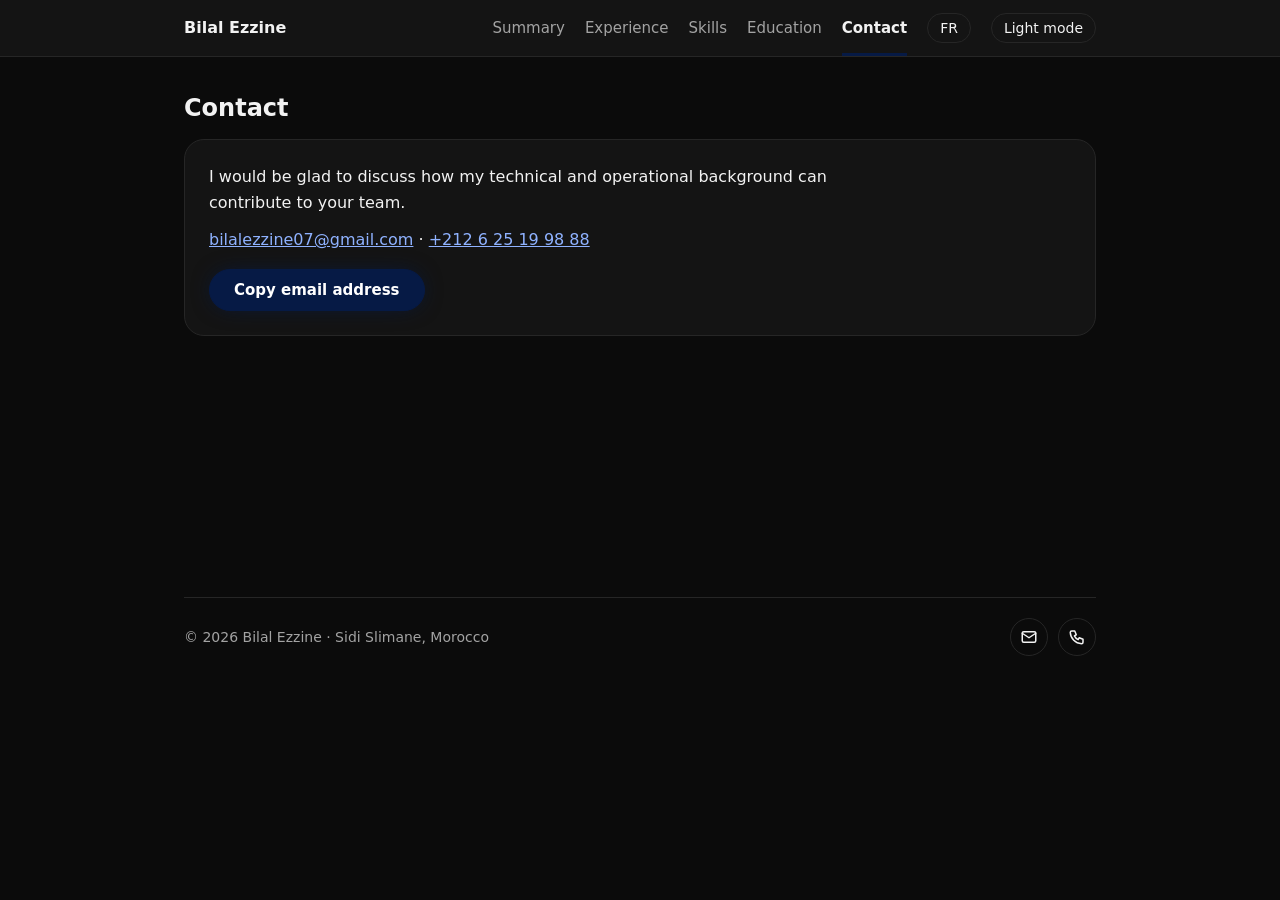
==== contact.html @ f0fdd1bc "Add files via upload" ====
<!DOCTYPE html>
<html lang="en">
<head>
<meta charset="utf-8">
<meta name="viewport" content="width=device-width, initial-scale=1, viewport-fit=cover">
<title>Contact | Bilal Ezzine – Software Development Technician</title>
<meta name="description" content="Software development technician (2025) with industrial logistics experience at Kromberg & Schubert.">
<script>try{var t=localStorage.getItem("theme");if(t)document.documentElement.setAttribute("data-theme",t)}catch(e){}</script>
<link rel="stylesheet" href="style.css">
<link rel="stylesheet" href="cursor.css">
<link rel="icon" type="image/svg+xml" href="icon.svg">

</head>
<body>
<nav class="nav" aria-label="Main">
<div class="wrap">
<strong>Bilal Ezzine</strong>
<a class="l" href="index.html">Summary</a><a class="l" href="experience.html">Experience</a><a class="l" href="skills.html">Skills</a><a class="l" href="education.html">Education</a><a class="l on" href="contact.html" aria-current="page">Contact</a>
<button class="ib" id="lang" type="button" aria-label="Switch language">FR</button>
<button class="ib" id="theme" type="button" aria-label="Switch between light and dark theme">Theme</button>
</div>
</nav>

<div class="wrap">
<main>
<section id="contact" class="rv cur">
<div class="sh"><h2>Contact</h2></div>
<div class="card"><p>I would be glad to discuss how my technical and operational background can contribute to your team.</p>
<p><a href="mailto:bilalezzine07@gmail.com">bilalezzine07@gmail.com</a> · <a href="tel:+212625199888">+212 6 25 19 98 88</a></p>
<p style="margin-top:16px"><button class="btn" id="copy" type="button">Copy email address</button> <span id="msg" role="status" style="margin-left:10px;color:var(--muted)"></span></p></div>
</section>
</main>
<footer><span>© 2026 Bilal Ezzine · Sidi Slimane, Morocco</span><span class="soc"><a href="mailto:bilalezzine07@gmail.com" aria-label="Email"><svg viewBox="0 0 24 24" width="18" height="18" fill="none" stroke="currentColor" stroke-width="2" stroke-linecap="round" stroke-linejoin="round" aria-hidden="true"><rect x="3" y="5" width="18" height="14" rx="2"/><path d="m3 7 9 6 9-6"/></svg></a><a href="tel:+212625199888" aria-label="Phone"><svg viewBox="0 0 24 24" width="18" height="18" fill="none" stroke="currentColor" stroke-width="2" stroke-linecap="round" stroke-linejoin="round" aria-hidden="true"><path d="M5 4h4l2 5-2.5 1.5a11 11 0 0 0 5 5L15 13l5 2v4a2 2 0 0 1-2 2A16 16 0 0 1 3 6a2 2 0 0 1 2-2z"/></svg></a></span></footer>
</div>

<script src="app.js"></script>
<script src="cursor.js"></script>
</body>
</html>
---- style.css ----
:root{--bg:#0b0b0b;--panel:#141414;--ink:#F2F2F2;--muted:#A3A3A3;--line:#262626;--accent:#061A45;--accent-ink:#8FB2FF;--accent-soft:#0A1C45;--on-accent:#FFFFFF;
--font:'Segoe UI','Segoe UI Variable',system-ui,-apple-system,'Helvetica Neue',Arial,sans-serif;
box-sizing:border-box;padding-top:env(safe-area-inset-top,0px);padding-bottom:env(safe-area-inset-bottom,0px);color-scheme:dark}
:root[data-theme="light"]{--bg:#F6F7FA;--panel:#FFFFFF;--ink:#111111;--muted:#555555;--line:#DDE1EA;--accent:#061A45;--accent-ink:#061A45;--accent-soft:#E4EAF6;--on-accent:#FFFFFF;color-scheme:light}
*,*::before,*::after{box-sizing:border-box}
html{scroll-padding-top:calc(env(safe-area-inset-top,0px) + 72px);scroll-behavior:smooth}
body{margin:0;background:var(--bg);color:var(--ink);font:400 16px/1.6 var(--font)}
body::before{content:"";position:fixed;inset:0 0 auto;height:env(safe-area-inset-top,0px);background:var(--panel);z-index:11}
a{color:var(--accent-ink)}
:focus-visible{outline:2px solid var(--accent-ink);outline-offset:3px}
.wrap{max-width:960px;margin:0 auto;padding:0 24px}
.nav{position:sticky;top:env(safe-area-inset-top,0px);z-index:10;background:var(--panel);border-bottom:1px solid var(--line)}
.nav .wrap{display:flex;align-items:center;gap:20px;height:56px}
.nav strong{font-weight:600;margin-right:auto;white-space:nowrap}
.nav a.l{color:var(--muted);text-decoration:none;font-size:15px;height:56px;display:flex;align-items:center;border-bottom:3px solid transparent;padding-top:3px}
.nav a.l:hover{color:var(--ink)}
.nav a.l.on{color:var(--ink);border-bottom-color:var(--accent);font-weight:600}
.ib{border:1px solid var(--line);background:transparent;color:var(--ink);border-radius:4px;padding:6px 12px;font:500 14px var(--font);cursor:pointer}
.ib:hover{border-color:var(--accent);color:var(--accent-ink)}
#bar{position:absolute;left:0;bottom:-1px;height:3px;width:0;background:var(--accent)}
header{background:var(--panel);border-bottom:1px solid var(--line)}
.head{padding:44px 0 28px;display:grid;grid-template-columns:1fr auto;gap:24px;align-items:end}
h1{font:600 clamp(34px,6vw,48px)/1.1 var(--font);margin:0 0 8px;letter-spacing:-.01em}
.title{font-size:20px;color:var(--muted);margin:0;min-height:1.6em}
.title span{display:inline-block;transition:opacity .35s,transform .35s}
.title span.out{opacity:0;transform:translateY(6px)}
.who{display:flex;align-items:center;gap:24px}.pic{width:128px;height:128px;border-radius:50%;object-fit:cover;border:3px solid var(--panel);box-shadow:0 0 0 2px var(--accent);flex:none}
.cta{display:flex;gap:10px;flex-wrap:wrap}
.btn{display:inline-block;padding:10px 20px;border-radius:4px;font:600 15px var(--font);text-decoration:none;border:1px solid var(--accent);background:var(--accent);color:var(--on-accent);cursor:pointer}
.btn.alt{background:transparent;color:var(--accent-ink)}
.btn:hover{filter:brightness(1.08)}
.facts{display:flex;flex-wrap:wrap;gap:8px 28px;padding:14px 0 18px;border-top:1px solid var(--line);font-size:15px;color:var(--muted)}
.facts a{color:var(--ink);text-decoration:none}
.facts a:hover{color:var(--accent-ink);text-decoration:underline}
main{padding:36px 0 56px}
section{margin-bottom:40px}
.sh{display:flex;justify-content:space-between;align-items:center;gap:12px;margin-bottom:16px;flex-wrap:wrap}
h2{font:600 24px/1.25 var(--font);margin:0}
.card{background:var(--panel);border:1px solid var(--line);border-radius:6px;padding:24px;transition:border-color .2s,box-shadow .2s}
.card:hover{border-color:var(--accent)}
.card p{margin:0 0 12px;max-width:64ch}
.card p:last-child{margin:0}
.intro{display:grid;grid-template-columns:1.4fr 1fr;gap:20px}
.key{background:var(--accent-soft);border-color:transparent}
.card h3,.key h3{font:600 16px/1.3 var(--font);margin:0 0 10px}
.key ul{margin:0;padding-left:18px}
.key li{margin-bottom:6px}
details.job{border-top:1px solid var(--line)}
details.job:first-of-type{border-top:0}
details.job summary{cursor:pointer;list-style:none;display:grid;grid-template-columns:170px 1fr 20px;gap:4px 24px;padding:14px 0;align-items:baseline}
details.job summary::-webkit-details-marker{display:none}
details.job summary::after{content:"+";color:var(--accent-ink);font-weight:600;font-size:20px;text-align:right;transition:transform .2s}
details.job[open] summary::after{content:"–"}
.job .d{color:var(--muted);font-size:14.5px}
.job h3{font:600 16.5px/1.3 var(--font);margin:0}
.job ul{margin:0 0 14px 194px;padding-left:18px;max-width:62ch}
.job li{margin-bottom:3px}
.co{display:flex;justify-content:space-between;gap:10px;flex-wrap:wrap;margin-bottom:6px}
.co b{font-size:18px;font-weight:600}
.co span{color:var(--muted)}
.tabs{display:flex;gap:8px;flex-wrap:wrap}
.tabs button{border:1px solid var(--line);background:transparent;color:var(--ink);border-radius:999px;padding:5px 15px;font:500 14px var(--font);cursor:pointer}
.tabs button[aria-pressed="true"]{background:var(--accent);border-color:var(--accent);color:var(--on-accent)}
.cols{display:grid;grid-template-columns:repeat(2,1fr);gap:16px}
.cols .card[hidden]{display:none}
.cols ul{list-style:none;margin:0;padding:0;display:flex;flex-wrap:wrap;gap:8px}
.cols li{border:1px solid var(--line);border-radius:4px;padding:3px 11px;font-size:14.5px;background:var(--bg)}
.edu{display:grid;gap:16px;grid-template-columns:repeat(3,1fr)}
.edu .y{color:var(--accent-ink);font-weight:600;font-size:14.5px;margin-bottom:4px}
.edu p{color:var(--muted);font-size:15px}
footer{border-top:1px solid var(--line);padding:20px 0 32px;color:var(--muted);font-size:14px}
.js .rv{opacity:0;transform:translateY(14px);transition:opacity .6s ease,transform .6s ease}
.js .rv.in{opacity:1;transform:none}
.g{color:var(--accent-ink)}
header{background:radial-gradient(60% 140% at 90% 0%,rgba(6,26,69,.6),transparent 60%),var(--panel)}
.card{border-radius:20px}.card:hover{box-shadow:0 0 0 1px var(--accent),0 0 28px -10px var(--accent)}
.btn,.ib{border-radius:999px}.btn{padding:11px 24px;box-shadow:0 0 22px -6px var(--accent)}
.cols li{border-radius:999px}.key{border:1px solid var(--accent)}
.head{padding:48px 0 40px;align-items:center}.who{gap:36px}
.pic{width:min(240px,34vw);height:auto;border-radius:28px;border:1px solid var(--line);box-shadow:0 0 40px -12px var(--accent)}
footer{display:flex;justify-content:space-between;align-items:center;gap:12px;flex-wrap:wrap}
.soc{display:flex;gap:10px}.soc a{width:38px;height:38px;border:1px solid var(--line);border-radius:50%;display:grid;place-items:center;color:var(--ink)}.soc a:hover{border-color:var(--accent);color:var(--accent-ink)}
@media print{:root:root:root{--bg:#fff;--panel:#fff;--ink:#111;--muted:#444;--line:#ccc;--accent:#061A45;--accent-ink:#061A45;--accent-soft:#f2f2f2;--on-accent:#fff}header{background:#fff}.card:hover,.btn,.pic{box-shadow:none}.soc{display:none}}
section{display:none;margin-bottom:0}section.cur{display:block;animation:pg .35s ease}.printall{display:none}@keyframes pg{from{opacity:0;transform:translateY(10px)}}
main{min-height:60vh}
@media (prefers-reduced-motion:reduce){section.cur{animation:none}}
@media print{section{display:block!important;margin-bottom:28px}.printall{display:block}}
.pic.ava{width:140px;height:140px;border-radius:50%;object-fit:cover;border:3px solid var(--panel);box-shadow:0 0 0 2px var(--accent)}
.show{margin-top:20px;border:2px solid var(--accent);border-radius:36px;background:var(--panel);padding:32px 16px;display:flex;justify-content:center;box-shadow:0 0 40px -14px var(--accent)}
.frame{position:relative;width:min(380px,100%)}.frame img{display:block;width:100%;height:auto;border-radius:24px}
.chip{position:absolute;padding:6px 14px;border-radius:999px;background:var(--panel);border:1px solid var(--accent);color:var(--accent-ink);font:600 13px var(--font);animation:fl 4s ease-in-out infinite}
.c1{top:10%;left:2%}.c2{top:46%;right:2%;animation-delay:-1.3s}.c3{bottom:12%;left:2%;animation-delay:-2.6s}
@keyframes fl{50%{transform:translateY(-8px)}}
@media (prefers-reduced-motion:reduce){.chip{animation:none}}
@media print{.chip{display:none}.show{box-shadow:none}}
@media (max-width:760px){.who{flex-direction:column;align-items:flex-start;gap:16px}.nav .wrap{gap:14px;overflow-x:auto}.nav strong{display:none}.nav a.l{font-size:14px;white-space:nowrap}.head,.intro,.cols,.edu{grid-template-columns:1fr}.head{align-items:start}details.job summary{grid-template-columns:1fr 20px}.job .d{grid-column:1}.job ul{margin-left:0}}
@media (prefers-reduced-motion:reduce){html{scroll-behavior:auto}.js .rv{opacity:1;transform:none;transition:none}.title span{transition:none}}
@media print{body{background:#fff}.nav,.cta,.tabs,#expand,#copy,#msg{display:none}.card{break-inside:avoid}.js .rv{opacity:1;transform:none}}
@media (max-width:760px){.pic{width:170px}.head{padding:32px 0}}
@media (max-width:760px){.pic.ava{width:120px;height:120px}.show{border-radius:28px;padding:20px 12px}}

.nav a.l{flex:none}

/* ===== Dev & Design icon : CSS ===== */
.dd{--size:240px;--cyan:94,196,226;appearance:none;background:none;border:0;padding:0;margin:0;cursor:pointer;position:relative;display:block;width:var(--size);height:var(--size);-webkit-tap-highlight-color:transparent;border-radius:50%}
.dd:focus-visible{outline:2px solid rgba(150,225,245,.95);outline-offset:12px}
.dd__float{position:absolute;inset:0;animation:dd-float 6s ease-in-out infinite}
.dd__halo{position:absolute;inset:-28%;border-radius:50%;pointer-events:none;background:radial-gradient(circle,rgba(var(--cyan),.5) 0%,rgba(var(--cyan),.2) 38%,rgba(var(--cyan),0) 68%);animation:dd-breathe 5s ease-in-out infinite}
.dd__halo.dd__halo--hi{background:radial-gradient(circle,rgba(175,238,252,.6) 0%,rgba(var(--cyan),.3) 36%,rgba(var(--cyan),0) 66%);opacity:0;animation:none;transition:opacity .5s ease}
.dd:hover .dd__halo--hi,.dd:focus-visible .dd__halo--hi{opacity:1}
.dd__body{position:absolute;inset:0;transition:transform .6s cubic-bezier(.2,.8,.2,1),filter .6s ease;filter:drop-shadow(0 0 7px rgba(var(--cyan),.5))}
.dd:hover .dd__body,.dd:focus-visible .dd__body{transform:scale(1.07);filter:drop-shadow(0 0 13px rgba(var(--cyan),.78)) brightness(1.06)}
.dd:active .dd__body{transform:scale(1.02);transition-duration:.15s}
.dd__svg{display:block;width:100%;height:100%;overflow:visible}
.dd__pulse{position:absolute;inset:-4%;border-radius:50%;pointer-events:none;opacity:0;background:radial-gradient(circle,rgba(var(--cyan),0) 58%,rgba(var(--cyan),.5) 70%,rgba(var(--cyan),0) 76%)}
.dd:hover .dd__pulse{animation:dd-pulse 1.2s ease-out 1}
.dd__ripple{position:absolute;inset:2%;border-radius:50%;pointer-events:none;opacity:0;border:2px solid rgba(155,228,246,.9);box-shadow:0 0 18px 2px rgba(var(--cyan),.55),inset 0 0 14px rgba(var(--cyan),.35);animation:dd-ripple 1s cubic-bezier(.16,.7,.3,1) forwards}
.dd__ripple--b{border-width:1px;animation-delay:.14s}
.dd__br--l{animation:dd-brl 4.8s ease-in-out infinite}
.dd__br--r{animation:dd-brr 4.8s ease-in-out infinite}
.dd__nib{transform-box:fill-box;transform-origin:50% 50%;animation:dd-nib 6.5s ease-in-out infinite}
.dd__hole{animation:dd-hole 3.2s ease-in-out infinite}
.dd__shine{animation:dd-shine 8s ease-in-out infinite}
@keyframes dd-float{0%,100%{transform:translateY(0)}50%{transform:translateY(-7px)}}
@keyframes dd-breathe{0%,100%{opacity:.55;transform:scale(.94)}50%{opacity:1;transform:scale(1.06)}}
@keyframes dd-pulse{0%{opacity:.85;transform:scale(.88)}100%{opacity:0;transform:scale(1.35)}}
@keyframes dd-ripple{0%{opacity:.9;transform:scale(.9)}100%{opacity:0;transform:scale(1.7)}}
@keyframes dd-brl{0%,100%{transform:translateX(0)}50%{transform:translateX(-2.5px)}}
@keyframes dd-brr{0%,100%{transform:translateX(0)}50%{transform:translateX(2.5px)}}
@keyframes dd-nib{0%,100%{transform:rotate(-2.5deg) translateY(0)}50%{transform:rotate(2.5deg) translateY(-1.5px)}}
@keyframes dd-hole{0%,100%{opacity:.7}50%{opacity:1}}
@keyframes dd-shine{0%,58%{transform:translateX(0);opacity:0}62%{opacity:1}90%{opacity:1}100%{transform:translateX(340px);opacity:0}}
@media (prefers-reduced-motion:reduce){
.dd__float,.dd__halo,.dd__br,.dd__nib,.dd__hole,.dd__shine,.dd__pulse{animation:none!important}
.dd__halo{opacity:.85}.dd__shine{opacity:0}.dd__ripple{display:none}
.dd__body{transition:filter .3s ease}
.dd:hover .dd__body,.dd:focus-visible .dd__body,.dd:active .dd__body{transform:none}
}
/* ===== /Dev & Design icon : CSS ===== */
.cta{flex-direction:column;align-items:center;gap:34px}
.cta .dd{--size:150px;margin-top:6px}
@media (max-width:760px){.cta{align-items:flex-start;gap:30px;padding-left:10px}.cta .dd{--size:128px}}
@media print{.dd{display:none}}
---- cursor.css ----
/* ===== Custom cursor : Development & Design ===== */
@property --gs{syntax:'<number>';inherits:true;initial-value:1}
.ddc{--ddc-cyan:94,196,226;--ddc-navy:6,26,69;position:fixed;left:0;top:0;width:0;height:0;z-index:2147483647;pointer-events:none;opacity:0;transition:opacity .25s ease}
.ddc.on{opacity:1}
/* when the browser supports it the cursor lives in the top layer, above dialogs, modals and popovers */
.ddc[popover]{position:fixed;inset:auto;left:0;top:0;width:0;height:0;max-width:none;max-height:none;margin:0;padding:0;border:0;background:none;color:inherit;overflow:visible}
.ddc,.ddc *{pointer-events:none!important}
/* native cursor: hidden on every element, every pseudo-element, in every state.
   Vendor-specific pseudo-elements live in their own rules so an unknown one cannot invalidate the others. */
html.ddc-on,html.ddc-on *,html.ddc-on *::before,html.ddc-on *::after,html.ddc-on *::marker{cursor:none!important}
html.ddc-on *::-webkit-details-marker{cursor:none!important}
html.ddc-on *::file-selector-button{cursor:none!important}
html.ddc-on *::backdrop{cursor:none!important}
/* same rule in a cascade layer: layered !important beats any unlayered !important (e.g. .btn:hover{cursor:pointer!important}) */
@layer ddc-cursor{html.ddc-on,html.ddc-on *,html.ddc-on *::before,html.ddc-on *::after,html.ddc-on *::marker{cursor:none!important}}
html.ddc-on img{-webkit-user-drag:none;user-drag:none}

.ddc__trail{position:fixed;left:0;top:0;width:100vw;height:100vh}
.ddc__ring,.ddc__dot,.ddc__pulses{position:fixed;left:0;top:0;width:0;height:0}
.ddc__ring,.ddc__dot{will-change:transform}

/* ring */
.ddc__shape{--s:1;--r:0deg;--p:1;--gs:1;position:absolute;left:-17px;top:-17px;width:34px;height:34px;box-sizing:border-box;border-radius:50%;
border:1.5px solid rgba(var(--ddc-cyan),.85);
background:radial-gradient(circle,rgba(var(--ddc-navy),.15) 0%,rgba(var(--ddc-navy),.55) 100%);
transform:rotate(var(--r)) scale(calc(var(--s) * var(--p)));
transition:transform .38s cubic-bezier(.2,.8,.2,1),border-radius .38s ease,border-color .3s ease,background .35s ease,--gs .4s ease;
animation:ddc-breathe 4.2s ease-in-out infinite}
.ddc__shape::before{content:"";position:absolute;inset:-6px;border-radius:50%;border:1px solid transparent;border-top-color:rgba(var(--ddc-cyan),.75);border-bottom-color:rgba(var(--ddc-cyan),.75);animation:ddc-spin 9s linear infinite;transition:opacity .3s ease}
@keyframes ddc-breathe{
0%,100%{box-shadow:0 0 calc(10px * var(--gs)) rgba(var(--ddc-cyan),calc(.22 * var(--gs))),inset 0 0 calc(6px * var(--gs)) rgba(var(--ddc-cyan),calc(.14 * var(--gs)))}
50%{box-shadow:0 0 calc(20px * var(--gs)) rgba(var(--ddc-cyan),calc(.42 * var(--gs))),inset 0 0 calc(10px * var(--gs)) rgba(var(--ddc-cyan),calc(.26 * var(--gs)))}}
@keyframes ddc-spin{to{transform:rotate(360deg)}}

/* precise dot */
.ddc__dot i{position:absolute;left:-4px;top:-4px;width:8px;height:8px;box-sizing:border-box;border-radius:50%;background:#A9ECF9;border:1.5px solid #061A45;box-shadow:0 0 8px 1px rgba(var(--ddc-cyan),.85);transition:transform .3s cubic-bezier(.2,.8,.2,1)}

/* labels */
.ddc__label{position:absolute;left:0;top:0;width:0;height:0}
.ddc__label span{position:absolute;left:0;top:0;display:block;transform:translate(-50%,-50%) scale(.7);opacity:0;color:#fff;font:600 12px/1 system-ui,-apple-system,"Segoe UI",Roboto,sans-serif;letter-spacing:.06em;white-space:nowrap;transition:opacity .25s ease,transform .35s cubic-bezier(.2,.8,.2,1)}
.ddc__a svg{display:block;color:#A9ECF9}

/* states */
.ddc[data-cur="btn"] .ddc__shape{--s:1.6;--gs:1.7;border-color:rgba(170,236,250,.95);background:radial-gradient(circle,rgba(var(--ddc-cyan),.22) 0%,rgba(var(--ddc-navy),.45) 100%)}
.ddc[data-cur="btn"] .ddc__dot i{transform:scale(.7)}
.ddc[data-cur="link"] .ddc__shape{--s:1.25;--r:45deg;--gs:1.4;border-radius:10px;border-color:rgba(170,236,250,.95)}
.ddc[data-cur="link"] .ddc__shape::before,.ddc[data-cur="view"] .ddc__shape::before{opacity:0}
.ddc[data-cur="link"] .ddc__dot i,.ddc[data-cur="view"] .ddc__dot i{transform:scale(0)}
.ddc[data-cur="link"] .ddc__a{opacity:1;transform:translate(-50%,-50%) scale(1)}
.ddc[data-cur="view"] .ddc__shape{--s:2.3;--gs:1.8;border-color:rgba(170,236,250,.9);background:radial-gradient(circle at 35% 30%,rgba(var(--ddc-cyan),.9) 0%,rgba(var(--ddc-navy),.96) 100%)}
.ddc[data-cur="view"] .ddc__v{opacity:1;transform:translate(-50%,-50%) scale(1)}
.ddc[data-down] .ddc__shape{--p:.84}

/* click pulse */
.ddc__pulse{position:fixed;width:0;height:0}
.ddc__pulse::before{content:"";position:absolute;left:-30px;top:-30px;width:60px;height:60px;box-sizing:border-box;border-radius:50%;border:1.5px solid rgba(170,236,250,.95);background:radial-gradient(circle,rgba(var(--ddc-cyan),.35) 0%,rgba(var(--ddc-cyan),0) 70%);box-shadow:0 0 18px rgba(var(--ddc-cyan),.6);animation:ddc-pulse .65s cubic-bezier(.16,.7,.3,1) forwards}
@keyframes ddc-pulse{0%{opacity:1;transform:scale(.2)}100%{opacity:0;transform:scale(1.35)}}

/* light theme */
:root[data-theme="light"] .ddc__shape{border-color:rgba(6,26,69,.7);background:radial-gradient(circle,rgba(var(--ddc-cyan),.12) 0%,rgba(var(--ddc-cyan),.3) 100%)}
:root[data-theme="light"] .ddc[data-cur="btn"] .ddc__shape,:root[data-theme="light"] .ddc[data-cur="link"] .ddc__shape{border-color:rgba(6,26,69,.9)}
:root[data-theme="light"] .ddc[data-cur="view"] .ddc__shape{border-color:rgba(6,26,69,.9);background:radial-gradient(circle at 35% 30%,rgba(var(--ddc-cyan),.95) 0%,rgba(var(--ddc-navy),.96) 100%)}

/* reduced motion: exact follow, no trail, no breathing, no transitions */
.ddc.calm,.ddc.calm *,.ddc.calm *::before{animation:none!important;transition:none!important}
.ddc.calm .ddc__trail,.ddc.calm .ddc__pulses{display:none}
.ddc.calm .ddc__shape::before{display:none}
.ddc.calm .ddc__shape{box-shadow:0 0 12px rgba(var(--ddc-cyan),.3)}
@media (prefers-reduced-motion:reduce){.ddc__shape,.ddc__shape::before,.ddc__pulse::before{animation:none!important}}

/* print: never shown. Touch devices: cursor.js never creates the cursor, so the system cursor is untouched. */
@media print{.ddc{display:none!important}}
/* ===== /Custom cursor ===== */
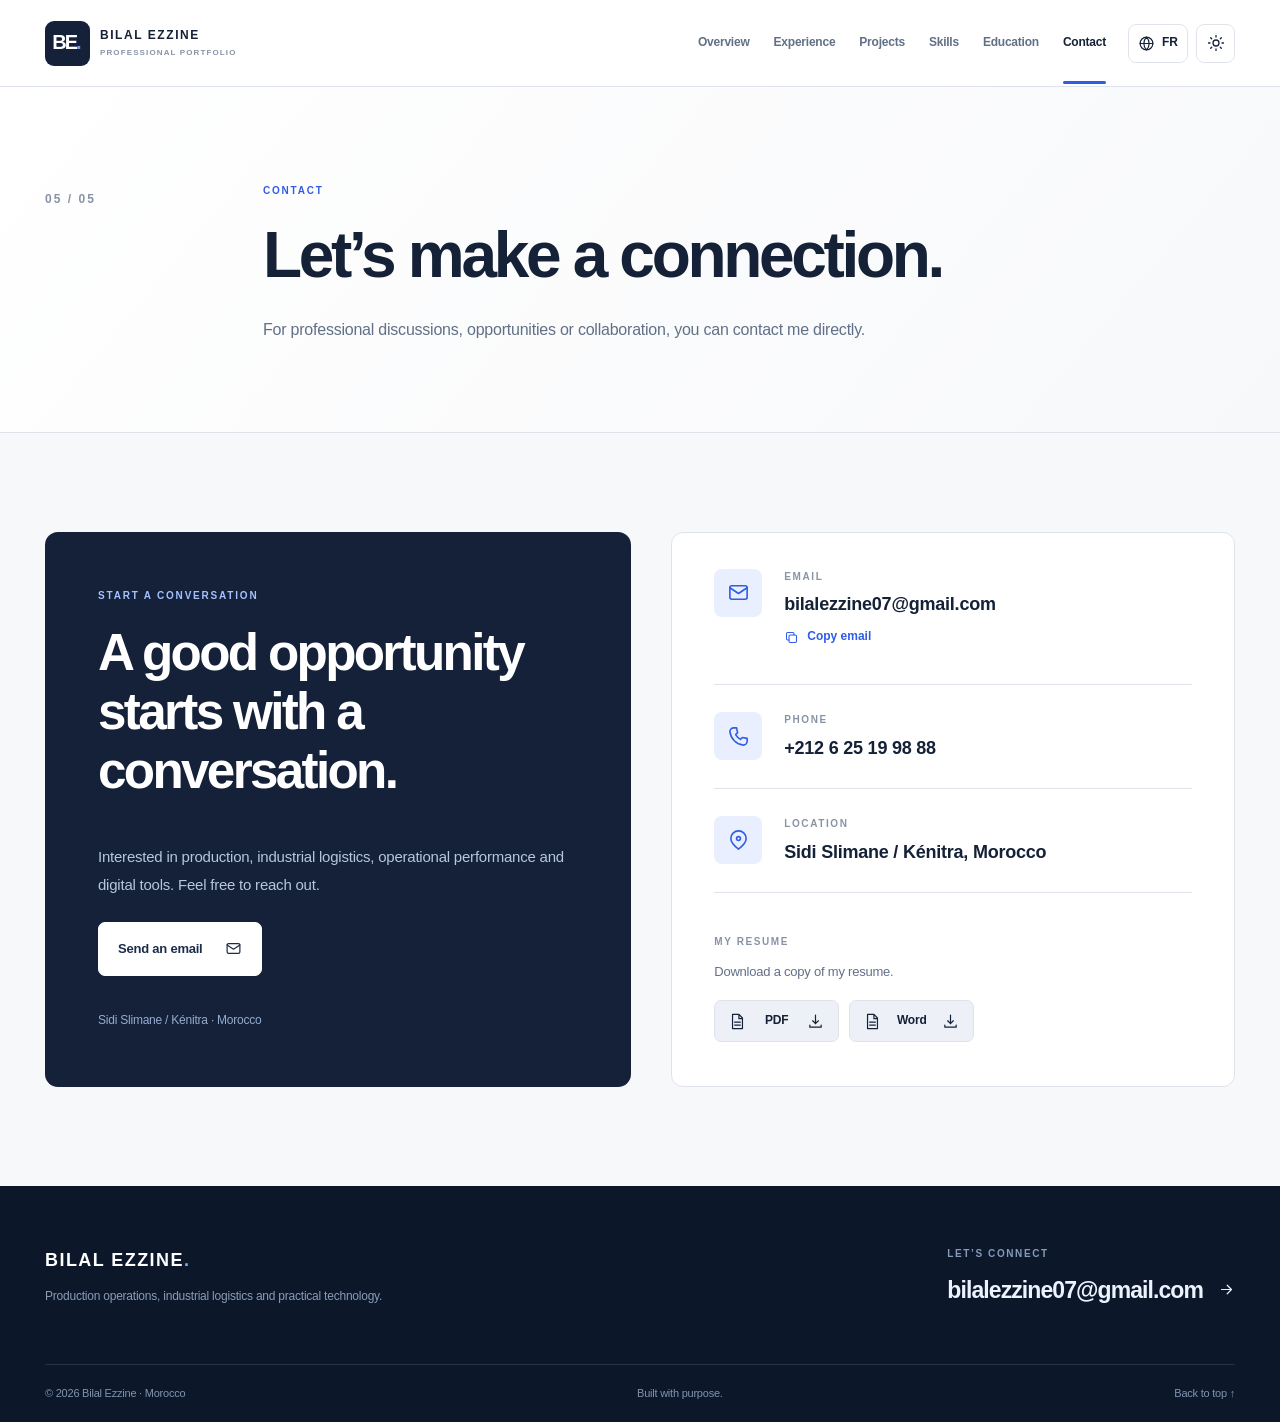
==== commit 8cb6bb9f: "Add files via upload" ====
--- a/contact.html
+++ b/contact.html
@@ -1,39 +1,4 @@
-<!DOCTYPE html>
-<html lang="en">
-<head>
-<meta charset="utf-8">
-<meta name="viewport" content="width=device-width, initial-scale=1, viewport-fit=cover">
-<title>Contact | Bilal Ezzine – Software Development Technician</title>
-<meta name="description" content="Software development technician (2025) with industrial logistics experience at Kromberg & Schubert.">
-<script>try{var t=localStorage.getItem("theme");if(t)document.documentElement.setAttribute("data-theme",t)}catch(e){}</script>
-<link rel="stylesheet" href="style.css">
-<link rel="stylesheet" href="cursor.css">
-<link rel="icon" type="image/svg+xml" href="icon.svg">
-
-</head>
-<body>
-<nav class="nav" aria-label="Main">
-<div class="wrap">
-<strong>Bilal Ezzine</strong>
-<a class="l" href="index.html">Summary</a><a class="l" href="experience.html">Experience</a><a class="l" href="skills.html">Skills</a><a class="l" href="education.html">Education</a><a class="l on" href="contact.html" aria-current="page">Contact</a>
-<button class="ib" id="lang" type="button" aria-label="Switch language">FR</button>
-<button class="ib" id="theme" type="button" aria-label="Switch between light and dark theme">Theme</button>
-</div>
-</nav>
-
-<div class="wrap">
-<main>
-<section id="contact" class="rv cur">
-<div class="sh"><h2>Contact</h2></div>
-<div class="card"><p>I would be glad to discuss how my technical and operational background can contribute to your team.</p>
-<p><a href="mailto:bilalezzine07@gmail.com">bilalezzine07@gmail.com</a> · <a href="tel:+212625199888">+212 6 25 19 98 88</a></p>
-<p style="margin-top:16px"><button class="btn" id="copy" type="button">Copy email address</button> <span id="msg" role="status" style="margin-left:10px;color:var(--muted)"></span></p></div>
-</section>
-</main>
-<footer><span>© 2026 Bilal Ezzine · Sidi Slimane, Morocco</span><span class="soc"><a href="mailto:bilalezzine07@gmail.com" aria-label="Email"><svg viewBox="0 0 24 24" width="18" height="18" fill="none" stroke="currentColor" stroke-width="2" stroke-linecap="round" stroke-linejoin="round" aria-hidden="true"><rect x="3" y="5" width="18" height="14" rx="2"/><path d="m3 7 9 6 9-6"/></svg></a><a href="tel:+212625199888" aria-label="Phone"><svg viewBox="0 0 24 24" width="18" height="18" fill="none" stroke="currentColor" stroke-width="2" stroke-linecap="round" stroke-linejoin="round" aria-hidden="true"><path d="M5 4h4l2 5-2.5 1.5a11 11 0 0 0 5 5L15 13l5 2v4a2 2 0 0 1-2 2A16 16 0 0 1 3 6a2 2 0 0 1 2-2z"/></svg></a></span></footer>
-</div>
-
-<script src="app.js"></script>
-<script src="cursor.js"></script>
-</body>
-</html>
+<!doctype html><html lang="en" data-theme="light"><head><meta charset="utf-8"><meta name="viewport" content="width=device-width, initial-scale=1"><meta name="color-scheme" content="light dark"><meta name="theme-color" content="#f7f8fa"><meta name="description" content="Contact Bilal Ezzine for professional opportunities."><meta property="og:title" content="Contact | Bilal Ezzine"><meta property="og:description" content="Contact Bilal Ezzine for professional opportunities."><title>Contact | Bilal Ezzine</title><link rel="icon" type="image/svg+xml" href="favicon.svg"><link rel="stylesheet" href="style.css"><script>try{let x=localStorage.getItem('be-theme');if(x==='dark'||x==='light')document.documentElement.dataset.theme=x;let y=localStorage.getItem('be-lang');if(y==='fr')document.documentElement.lang='fr';}catch(e){}</script><script src="script.js" defer></script></head><body id="top"><a class="skip" href="#main">Skip to main content</a>
+<header class="site-header"><div class="shell header-layout"><a href="index.html" class="brand" aria-label="Bilal Ezzine — portfolio"><span class="brand-monogram">BE<span>.</span></span><span class="brand-text"><strong>BILAL EZZINE</strong><small><span data-en="PROFESSIONAL PORTFOLIO" data-fr="PORTFOLIO PROFESSIONNEL">PROFESSIONAL PORTFOLIO</span></small></span></a>
+<nav class="navlinks" id="main-navigation" aria-label="Main navigation"><a class="navlink " href="index.html" ><span data-en="Overview" data-fr="Accueil">Overview</span></a><a class="navlink " href="experience.html" ><span data-en="Experience" data-fr="Expérience">Experience</span></a><a class="navlink " href="projects.html" ><span data-en="Projects" data-fr="Projets">Projects</span></a><a class="navlink " href="skills.html" ><span data-en="Skills" data-fr="Compétences">Skills</span></a><a class="navlink " href="education.html" ><span data-en="Education" data-fr="Formation">Education</span></a><a class="navlink is-current" href="contact.html" aria-current="page"><span data-en="Contact" data-fr="Contact">Contact</span></a></nav>
+<div class="header-actions"><button type="button" class="small-control language-control" id="language-toggle" aria-label="Switch language"><svg class="ico" width="17" height="17" viewBox="0 0 24 24" fill="none" stroke="currentColor" stroke-width="1.7" stroke-linecap="round" stroke-linejoin="round" aria-hidden="true"><circle cx="12" cy="12" r="9"/><path d="M3 12h18M12 3c5 5 5 13 0 18M12 3c-5 5-5 13 0 18"/></svg><span id="language-label">FR</span></button><button type="button" class="small-control theme-control" id="theme-toggle" aria-label="Switch color theme"><svg class="ico" width="18" height="18" viewBox="0 0 24 24" fill="none" stroke="currentColor" stroke-width="1.7" stroke-linecap="round" stroke-linejoin="round" aria-hidden="true"><circle cx="12" cy="12" r="4"/><path d="M12 2v2m0 16v2M4.9 4.9l1.4 1.4m11.4 11.4 1.4 1.4M2 12h2m16 0h2M4.9 19.1l1.4-1.4M17.7 6.3l1.4-1.4"/></svg></button><button type="button" class="small-control menu-control" id="menu-toggle" aria-label="Open menu" aria-controls="main-navigation" aria-expanded="false"><svg class="ico" width="20" height="20" viewBox="0 0 24 24" fill="none" stroke="currentColor" stroke-width="1.7" stroke-linecap="round" stroke-linejoin="round" aria-hidden="true"><path d="M4 7h16M4 12h16M4 17h16"/></svg></button></div></div></header><main id="main"><section class="subhero"><div class="shell subhero-inner"><div class="subhero-number">05 / 05</div><div class="subhero-copy"><div class="section-kicker"><span data-en="CONTACT" data-fr="CONTACT">CONTACT</span></div><h1><span data-en="Let’s make a connection." data-fr="Entrons en contact.">Let’s make a connection.</span></h1><p><span data-en="For professional discussions, opportunities or collaboration, you can contact me directly." data-fr="Pour échanger sur des opportunités professionnelles ou une collaboration, contactez-moi directement.">For professional discussions, opportunities or collaboration, you can contact me directly.</span></p></div></div></section><section class="section"><div class="shell contact-layout"><div class="contact-big"><div class="section-kicker"><span data-en="START A CONVERSATION" data-fr="COMMENÇONS À ÉCHANGER">START A CONVERSATION</span></div><h2><span data-en="A good opportunity starts with a conversation." data-fr="Une belle opportunité commence par un échange.">A good opportunity starts with a conversation.</span></h2><p><span data-en="Interested in production, industrial logistics, operational performance and digital tools. Feel free to reach out." data-fr="Intéressé par la production, la logistique industrielle, la performance opérationnelle et les outils numériques. N’hésitez pas à me contacter.">Interested in production, industrial logistics, operational performance and digital tools. Feel free to reach out.</span></p><a class="btn primary" href="mailto:bilalezzine07@gmail.com"><span data-en="Send an email" data-fr="Envoyer un email">Send an email</span><svg class="ico" width="17" height="17" viewBox="0 0 24 24" fill="none" stroke="currentColor" stroke-width="1.7" stroke-linecap="round" stroke-linejoin="round" aria-hidden="true"><rect x="3" y="5" width="18" height="14" rx="2"/><path d="m3 7 9 6 9-6"/></svg></a><div class="contact-small"><span data-en="Sidi Slimane / Kénitra · Morocco" data-fr="Sidi Slimane / Kénitra · Maroc">Sidi Slimane / Kénitra · Morocco</span></div></div><div class="contact-details"><div class="contact-item"><div class="contact-icon"><svg class="ico" width="23" height="23" viewBox="0 0 24 24" fill="none" stroke="currentColor" stroke-width="1.7" stroke-linecap="round" stroke-linejoin="round" aria-hidden="true"><rect x="3" y="5" width="18" height="14" rx="2"/><path d="m3 7 9 6 9-6"/></svg></div><div><span class="mini-label">EMAIL</span><a href="mailto:bilalezzine07@gmail.com">bilalezzine07@gmail.com</a><button type="button" class="copy-link" id="copy-email"><svg class="ico" width="15" height="15" viewBox="0 0 24 24" fill="none" stroke="currentColor" stroke-width="1.7" stroke-linecap="round" stroke-linejoin="round" aria-hidden="true"><rect x="8" y="8" width="12" height="12" rx="2"/><path d="M16 8V6a2 2 0 0 0-2-2H6a2 2 0 0 0-2 2v8a2 2 0 0 0 2 2h2"/></svg><span data-en="Copy email" data-fr="Copier l’adresse">Copy email</span></button><span class="copy-response" id="copy-response" role="status" aria-live="polite"></span></div></div><div class="contact-item"><div class="contact-icon"><svg class="ico" width="23" height="23" viewBox="0 0 24 24" fill="none" stroke="currentColor" stroke-width="1.7" stroke-linecap="round" stroke-linejoin="round" aria-hidden="true"><path d="M7 3h3l1 5-2 2a15 15 0 0 0 5 5l2-2 5 1v3a4 4 0 0 1-4 4A16 16 0 0 1 3 7a4 4 0 0 1 4-4Z"/></svg></div><div><span class="mini-label"><span data-en="PHONE" data-fr="TÉLÉPHONE">PHONE</span></span><a href="tel:+212625199888">+212 6 25 19 98 88</a></div></div><div class="contact-item"><div class="contact-icon"><svg class="ico" width="23" height="23" viewBox="0 0 24 24" fill="none" stroke="currentColor" stroke-width="1.7" stroke-linecap="round" stroke-linejoin="round" aria-hidden="true"><path d="M20 10c0 5-8 11-8 11S4 15 4 10a8 8 0 0 1 16 0Z"/><circle cx="12" cy="10" r="2"/></svg></div><div><span class="mini-label"><span data-en="LOCATION" data-fr="LOCALISATION">LOCATION</span></span><strong><span data-en="Sidi Slimane / Kénitra, Morocco" data-fr="Sidi Slimane / Kénitra, Maroc">Sidi Slimane / Kénitra, Morocco</span></strong></div></div><div class="cv-downloads"><span class="mini-label"><span data-en="MY RESUME" data-fr="MON CV">MY RESUME</span></span><p><span data-en="Download a copy of my resume." data-fr="Télécharger un exemplaire de mon CV.">Download a copy of my resume.</span></p><div class="download-links"><a href="Bilal_Ezzine_CV_2026.pdf" download><svg class="ico" width="17" height="17" viewBox="0 0 24 24" fill="none" stroke="currentColor" stroke-width="1.7" stroke-linecap="round" stroke-linejoin="round" aria-hidden="true"><path d="M5 2h9l5 5v15H5V2Zm9 0v6h5M8 13h8M8 17h8"/></svg> PDF <svg class="ico" width="17" height="17" viewBox="0 0 24 24" fill="none" stroke="currentColor" stroke-width="1.7" stroke-linecap="round" stroke-linejoin="round" aria-hidden="true"><path d="M12 3v12m-4-4 4 4 4-4M4 17v3h16v-3"/></svg></a><a href="Bilal_Ezzine_CV_2026.docx" download><svg class="ico" width="17" height="17" viewBox="0 0 24 24" fill="none" stroke="currentColor" stroke-width="1.7" stroke-linecap="round" stroke-linejoin="round" aria-hidden="true"><path d="M5 2h9l5 5v15H5V2Zm9 0v6h5M8 13h8M8 17h8"/></svg> Word <svg class="ico" width="17" height="17" viewBox="0 0 24 24" fill="none" stroke="currentColor" stroke-width="1.7" stroke-linecap="round" stroke-linejoin="round" aria-hidden="true"><path d="M12 3v12m-4-4 4 4 4-4M4 17v3h16v-3"/></svg></a></div></div></div></div></section></main><footer class="footer"><div class="shell"><div class="footer-top"><div><a class="footer-brand" href="index.html">BILAL EZZINE<span>.</span></a><p><span data-en="Production operations, industrial logistics and practical technology." data-fr="Production, logistique industrielle et solutions technologiques pratiques.">Production operations, industrial logistics and practical technology.</span></p></div><div class="footer-contact"><span class="mini-label"><span data-en="LET’S CONNECT" data-fr="RESTONS EN CONTACT">LET’S CONNECT</span></span><a href="mailto:bilalezzine07@gmail.com">bilalezzine07@gmail.com <svg class="ico" width="17" height="17" viewBox="0 0 24 24" fill="none" stroke="currentColor" stroke-width="1.7" stroke-linecap="round" stroke-linejoin="round" aria-hidden="true"><path d="M5 12h14m-6-6 6 6-6 6"/></svg></a></div></div><div class="footer-bottom"><span>© 2026 Bilal Ezzine · Morocco</span><span><span data-en="Built with purpose." data-fr="Conçu avec intention.">Built with purpose.</span></span><a href="#top"><span data-en="Back to top" data-fr="Retour en haut">Back to top</span> ↑</a></div></div></footer></body></html>
--- a/style.css
+++ b/style.css
@@ -1,143 +1,11 @@
-:root{--bg:#0b0b0b;--panel:#141414;--ink:#F2F2F2;--muted:#A3A3A3;--line:#262626;--accent:#061A45;--accent-ink:#8FB2FF;--accent-soft:#0A1C45;--on-accent:#FFFFFF;
---font:'Segoe UI','Segoe UI Variable',system-ui,-apple-system,'Helvetica Neue',Arial,sans-serif;
-box-sizing:border-box;padding-top:env(safe-area-inset-top,0px);padding-bottom:env(safe-area-inset-bottom,0px);color-scheme:dark}
-:root[data-theme="light"]{--bg:#F6F7FA;--panel:#FFFFFF;--ink:#111111;--muted:#555555;--line:#DDE1EA;--accent:#061A45;--accent-ink:#061A45;--accent-soft:#E4EAF6;--on-accent:#FFFFFF;color-scheme:light}
-*,*::before,*::after{box-sizing:border-box}
-html{scroll-padding-top:calc(env(safe-area-inset-top,0px) + 72px);scroll-behavior:smooth}
-body{margin:0;background:var(--bg);color:var(--ink);font:400 16px/1.6 var(--font)}
-body::before{content:"";position:fixed;inset:0 0 auto;height:env(safe-area-inset-top,0px);background:var(--panel);z-index:11}
-a{color:var(--accent-ink)}
-:focus-visible{outline:2px solid var(--accent-ink);outline-offset:3px}
-.wrap{max-width:960px;margin:0 auto;padding:0 24px}
-.nav{position:sticky;top:env(safe-area-inset-top,0px);z-index:10;background:var(--panel);border-bottom:1px solid var(--line)}
-.nav .wrap{display:flex;align-items:center;gap:20px;height:56px}
-.nav strong{font-weight:600;margin-right:auto;white-space:nowrap}
-.nav a.l{color:var(--muted);text-decoration:none;font-size:15px;height:56px;display:flex;align-items:center;border-bottom:3px solid transparent;padding-top:3px}
-.nav a.l:hover{color:var(--ink)}
-.nav a.l.on{color:var(--ink);border-bottom-color:var(--accent);font-weight:600}
-.ib{border:1px solid var(--line);background:transparent;color:var(--ink);border-radius:4px;padding:6px 12px;font:500 14px var(--font);cursor:pointer}
-.ib:hover{border-color:var(--accent);color:var(--accent-ink)}
-#bar{position:absolute;left:0;bottom:-1px;height:3px;width:0;background:var(--accent)}
-header{background:var(--panel);border-bottom:1px solid var(--line)}
-.head{padding:44px 0 28px;display:grid;grid-template-columns:1fr auto;gap:24px;align-items:end}
-h1{font:600 clamp(34px,6vw,48px)/1.1 var(--font);margin:0 0 8px;letter-spacing:-.01em}
-.title{font-size:20px;color:var(--muted);margin:0;min-height:1.6em}
-.title span{display:inline-block;transition:opacity .35s,transform .35s}
-.title span.out{opacity:0;transform:translateY(6px)}
-.who{display:flex;align-items:center;gap:24px}.pic{width:128px;height:128px;border-radius:50%;object-fit:cover;border:3px solid var(--panel);box-shadow:0 0 0 2px var(--accent);flex:none}
-.cta{display:flex;gap:10px;flex-wrap:wrap}
-.btn{display:inline-block;padding:10px 20px;border-radius:4px;font:600 15px var(--font);text-decoration:none;border:1px solid var(--accent);background:var(--accent);color:var(--on-accent);cursor:pointer}
-.btn.alt{background:transparent;color:var(--accent-ink)}
-.btn:hover{filter:brightness(1.08)}
-.facts{display:flex;flex-wrap:wrap;gap:8px 28px;padding:14px 0 18px;border-top:1px solid var(--line);font-size:15px;color:var(--muted)}
-.facts a{color:var(--ink);text-decoration:none}
-.facts a:hover{color:var(--accent-ink);text-decoration:underline}
-main{padding:36px 0 56px}
-section{margin-bottom:40px}
-.sh{display:flex;justify-content:space-between;align-items:center;gap:12px;margin-bottom:16px;flex-wrap:wrap}
-h2{font:600 24px/1.25 var(--font);margin:0}
-.card{background:var(--panel);border:1px solid var(--line);border-radius:6px;padding:24px;transition:border-color .2s,box-shadow .2s}
-.card:hover{border-color:var(--accent)}
-.card p{margin:0 0 12px;max-width:64ch}
-.card p:last-child{margin:0}
-.intro{display:grid;grid-template-columns:1.4fr 1fr;gap:20px}
-.key{background:var(--accent-soft);border-color:transparent}
-.card h3,.key h3{font:600 16px/1.3 var(--font);margin:0 0 10px}
-.key ul{margin:0;padding-left:18px}
-.key li{margin-bottom:6px}
-details.job{border-top:1px solid var(--line)}
-details.job:first-of-type{border-top:0}
-details.job summary{cursor:pointer;list-style:none;display:grid;grid-template-columns:170px 1fr 20px;gap:4px 24px;padding:14px 0;align-items:baseline}
-details.job summary::-webkit-details-marker{display:none}
-details.job summary::after{content:"+";color:var(--accent-ink);font-weight:600;font-size:20px;text-align:right;transition:transform .2s}
-details.job[open] summary::after{content:"–"}
-.job .d{color:var(--muted);font-size:14.5px}
-.job h3{font:600 16.5px/1.3 var(--font);margin:0}
-.job ul{margin:0 0 14px 194px;padding-left:18px;max-width:62ch}
-.job li{margin-bottom:3px}
-.co{display:flex;justify-content:space-between;gap:10px;flex-wrap:wrap;margin-bottom:6px}
-.co b{font-size:18px;font-weight:600}
-.co span{color:var(--muted)}
-.tabs{display:flex;gap:8px;flex-wrap:wrap}
-.tabs button{border:1px solid var(--line);background:transparent;color:var(--ink);border-radius:999px;padding:5px 15px;font:500 14px var(--font);cursor:pointer}
-.tabs button[aria-pressed="true"]{background:var(--accent);border-color:var(--accent);color:var(--on-accent)}
-.cols{display:grid;grid-template-columns:repeat(2,1fr);gap:16px}
-.cols .card[hidden]{display:none}
-.cols ul{list-style:none;margin:0;padding:0;display:flex;flex-wrap:wrap;gap:8px}
-.cols li{border:1px solid var(--line);border-radius:4px;padding:3px 11px;font-size:14.5px;background:var(--bg)}
-.edu{display:grid;gap:16px;grid-template-columns:repeat(3,1fr)}
-.edu .y{color:var(--accent-ink);font-weight:600;font-size:14.5px;margin-bottom:4px}
-.edu p{color:var(--muted);font-size:15px}
-footer{border-top:1px solid var(--line);padding:20px 0 32px;color:var(--muted);font-size:14px}
-.js .rv{opacity:0;transform:translateY(14px);transition:opacity .6s ease,transform .6s ease}
-.js .rv.in{opacity:1;transform:none}
-.g{color:var(--accent-ink)}
-header{background:radial-gradient(60% 140% at 90% 0%,rgba(6,26,69,.6),transparent 60%),var(--panel)}
-.card{border-radius:20px}.card:hover{box-shadow:0 0 0 1px var(--accent),0 0 28px -10px var(--accent)}
-.btn,.ib{border-radius:999px}.btn{padding:11px 24px;box-shadow:0 0 22px -6px var(--accent)}
-.cols li{border-radius:999px}.key{border:1px solid var(--accent)}
-.head{padding:48px 0 40px;align-items:center}.who{gap:36px}
-.pic{width:min(240px,34vw);height:auto;border-radius:28px;border:1px solid var(--line);box-shadow:0 0 40px -12px var(--accent)}
-footer{display:flex;justify-content:space-between;align-items:center;gap:12px;flex-wrap:wrap}
-.soc{display:flex;gap:10px}.soc a{width:38px;height:38px;border:1px solid var(--line);border-radius:50%;display:grid;place-items:center;color:var(--ink)}.soc a:hover{border-color:var(--accent);color:var(--accent-ink)}
-@media print{:root:root:root{--bg:#fff;--panel:#fff;--ink:#111;--muted:#444;--line:#ccc;--accent:#061A45;--accent-ink:#061A45;--accent-soft:#f2f2f2;--on-accent:#fff}header{background:#fff}.card:hover,.btn,.pic{box-shadow:none}.soc{display:none}}
-section{display:none;margin-bottom:0}section.cur{display:block;animation:pg .35s ease}.printall{display:none}@keyframes pg{from{opacity:0;transform:translateY(10px)}}
-main{min-height:60vh}
-@media (prefers-reduced-motion:reduce){section.cur{animation:none}}
-@media print{section{display:block!important;margin-bottom:28px}.printall{display:block}}
-.pic.ava{width:140px;height:140px;border-radius:50%;object-fit:cover;border:3px solid var(--panel);box-shadow:0 0 0 2px var(--accent)}
-.show{margin-top:20px;border:2px solid var(--accent);border-radius:36px;background:var(--panel);padding:32px 16px;display:flex;justify-content:center;box-shadow:0 0 40px -14px var(--accent)}
-.frame{position:relative;width:min(380px,100%)}.frame img{display:block;width:100%;height:auto;border-radius:24px}
-.chip{position:absolute;padding:6px 14px;border-radius:999px;background:var(--panel);border:1px solid var(--accent);color:var(--accent-ink);font:600 13px var(--font);animation:fl 4s ease-in-out infinite}
-.c1{top:10%;left:2%}.c2{top:46%;right:2%;animation-delay:-1.3s}.c3{bottom:12%;left:2%;animation-delay:-2.6s}
-@keyframes fl{50%{transform:translateY(-8px)}}
-@media (prefers-reduced-motion:reduce){.chip{animation:none}}
-@media print{.chip{display:none}.show{box-shadow:none}}
-@media (max-width:760px){.who{flex-direction:column;align-items:flex-start;gap:16px}.nav .wrap{gap:14px;overflow-x:auto}.nav strong{display:none}.nav a.l{font-size:14px;white-space:nowrap}.head,.intro,.cols,.edu{grid-template-columns:1fr}.head{align-items:start}details.job summary{grid-template-columns:1fr 20px}.job .d{grid-column:1}.job ul{margin-left:0}}
-@media (prefers-reduced-motion:reduce){html{scroll-behavior:auto}.js .rv{opacity:1;transform:none;transition:none}.title span{transition:none}}
-@media print{body{background:#fff}.nav,.cta,.tabs,#expand,#copy,#msg{display:none}.card{break-inside:avoid}.js .rv{opacity:1;transform:none}}
-@media (max-width:760px){.pic{width:170px}.head{padding:32px 0}}
-@media (max-width:760px){.pic.ava{width:120px;height:120px}.show{border-radius:28px;padding:20px 12px}}
-
-.nav a.l{flex:none}
-
-/* ===== Dev & Design icon : CSS ===== */
-.dd{--size:240px;--cyan:94,196,226;appearance:none;background:none;border:0;padding:0;margin:0;cursor:pointer;position:relative;display:block;width:var(--size);height:var(--size);-webkit-tap-highlight-color:transparent;border-radius:50%}
-.dd:focus-visible{outline:2px solid rgba(150,225,245,.95);outline-offset:12px}
-.dd__float{position:absolute;inset:0;animation:dd-float 6s ease-in-out infinite}
-.dd__halo{position:absolute;inset:-28%;border-radius:50%;pointer-events:none;background:radial-gradient(circle,rgba(var(--cyan),.5) 0%,rgba(var(--cyan),.2) 38%,rgba(var(--cyan),0) 68%);animation:dd-breathe 5s ease-in-out infinite}
-.dd__halo.dd__halo--hi{background:radial-gradient(circle,rgba(175,238,252,.6) 0%,rgba(var(--cyan),.3) 36%,rgba(var(--cyan),0) 66%);opacity:0;animation:none;transition:opacity .5s ease}
-.dd:hover .dd__halo--hi,.dd:focus-visible .dd__halo--hi{opacity:1}
-.dd__body{position:absolute;inset:0;transition:transform .6s cubic-bezier(.2,.8,.2,1),filter .6s ease;filter:drop-shadow(0 0 7px rgba(var(--cyan),.5))}
-.dd:hover .dd__body,.dd:focus-visible .dd__body{transform:scale(1.07);filter:drop-shadow(0 0 13px rgba(var(--cyan),.78)) brightness(1.06)}
-.dd:active .dd__body{transform:scale(1.02);transition-duration:.15s}
-.dd__svg{display:block;width:100%;height:100%;overflow:visible}
-.dd__pulse{position:absolute;inset:-4%;border-radius:50%;pointer-events:none;opacity:0;background:radial-gradient(circle,rgba(var(--cyan),0) 58%,rgba(var(--cyan),.5) 70%,rgba(var(--cyan),0) 76%)}
-.dd:hover .dd__pulse{animation:dd-pulse 1.2s ease-out 1}
-.dd__ripple{position:absolute;inset:2%;border-radius:50%;pointer-events:none;opacity:0;border:2px solid rgba(155,228,246,.9);box-shadow:0 0 18px 2px rgba(var(--cyan),.55),inset 0 0 14px rgba(var(--cyan),.35);animation:dd-ripple 1s cubic-bezier(.16,.7,.3,1) forwards}
-.dd__ripple--b{border-width:1px;animation-delay:.14s}
-.dd__br--l{animation:dd-brl 4.8s ease-in-out infinite}
-.dd__br--r{animation:dd-brr 4.8s ease-in-out infinite}
-.dd__nib{transform-box:fill-box;transform-origin:50% 50%;animation:dd-nib 6.5s ease-in-out infinite}
-.dd__hole{animation:dd-hole 3.2s ease-in-out infinite}
-.dd__shine{animation:dd-shine 8s ease-in-out infinite}
-@keyframes dd-float{0%,100%{transform:translateY(0)}50%{transform:translateY(-7px)}}
-@keyframes dd-breathe{0%,100%{opacity:.55;transform:scale(.94)}50%{opacity:1;transform:scale(1.06)}}
-@keyframes dd-pulse{0%{opacity:.85;transform:scale(.88)}100%{opacity:0;transform:scale(1.35)}}
-@keyframes dd-ripple{0%{opacity:.9;transform:scale(.9)}100%{opacity:0;transform:scale(1.7)}}
-@keyframes dd-brl{0%,100%{transform:translateX(0)}50%{transform:translateX(-2.5px)}}
-@keyframes dd-brr{0%,100%{transform:translateX(0)}50%{transform:translateX(2.5px)}}
-@keyframes dd-nib{0%,100%{transform:rotate(-2.5deg) translateY(0)}50%{transform:rotate(2.5deg) translateY(-1.5px)}}
-@keyframes dd-hole{0%,100%{opacity:.7}50%{opacity:1}}
-@keyframes dd-shine{0%,58%{transform:translateX(0);opacity:0}62%{opacity:1}90%{opacity:1}100%{transform:translateX(340px);opacity:0}}
-@media (prefers-reduced-motion:reduce){
-.dd__float,.dd__halo,.dd__br,.dd__nib,.dd__hole,.dd__shine,.dd__pulse{animation:none!important}
-.dd__halo{opacity:.85}.dd__shine{opacity:0}.dd__ripple{display:none}
-.dd__body{transition:filter .3s ease}
-.dd:hover .dd__body,.dd:focus-visible .dd__body,.dd:active .dd__body{transform:none}
-}
-/* ===== /Dev & Design icon : CSS ===== */
-.cta{flex-direction:column;align-items:center;gap:34px}
-.cta .dd{--size:150px;margin-top:6px}
-@media (max-width:760px){.cta{align-items:flex-start;gap:30px;padding-left:10px}.cta .dd{--size:128px}}
-@media print{.dd{display:none}}
+/* Bilal Ezzine — professional portfolio 2026 */
+:root{--bg:#f7f8fa;--paper:#fff;--shade:#edf1f7;--ink:#142137;--muted:#617086;--muted2:#8894a6;--line:#dfe4eb;--blue:#315de6;--blue-hover:#244bd0;--blue-light:#e9efff;--navy:#142139;--deep:#0c172a;--shadow:0 22px 70px rgba(26,43,75,.07);--on-blue:#fff;color-scheme:light}
+:root[data-theme="dark"]{--bg:#0c1524;--paper:#142238;--shade:#182a44;--ink:#f1f6fc;--muted:#b7c4d5;--muted2:#8699af;--line:#2a3c55;--blue:#8baeff;--blue-hover:#adc7ff;--blue-light:#20385a;--navy:#152640;--deep:#0a111c;--shadow:0 22px 70px rgba(0,0,0,.15);--on-blue:#0b1830;color-scheme:dark}
+*{box-sizing:border-box}html{scroll-behavior:smooth;scroll-padding-top:105px}body{margin:0;background:var(--bg);color:var(--ink);font-family:Inter,'Segoe UI',-apple-system,BlinkMacSystemFont,Arial,sans-serif;font-size:15px;line-height:1.66;-webkit-font-smoothing:antialiased;letter-spacing:-.015em}img,svg{max-width:100%}a{color:inherit}button{font:inherit}button,a{-webkit-tap-highlight-color:transparent}::selection{background:var(--blue);color:var(--on-blue)}:focus-visible{outline:3px solid var(--blue);outline-offset:4px}.skip{position:fixed;top:-90px;left:12px;z-index:200;background:var(--blue);color:var(--on-blue);padding:12px 18px;text-decoration:none;border-radius:6px}.skip:focus{top:12px}.shell{width:min(1220px,calc(100% - 90px));margin:0 auto}.ico{flex:none}.site-header{position:sticky;top:0;z-index:50;background:color-mix(in srgb,var(--paper),transparent 3%);border-bottom:1px solid var(--line);backdrop-filter:blur(12px);-webkit-backdrop-filter:blur(12px)}.header-layout{display:flex;align-items:center;gap:22px;min-height:86px}.brand{display:flex;gap:10px;align-items:center;text-decoration:none;margin-right:auto;min-width:max-content}.brand-monogram{height:45px;width:45px;border-radius:9px;background:var(--navy);color:#fff;display:flex;justify-content:center;align-items:center;font-size:20px;letter-spacing:-.1em;font-weight:850;padding-right:3px}.brand-monogram span{color:#759cff}.brand-text{display:flex;flex-direction:column;gap:0}.brand-text strong{font-size:12px;letter-spacing:.13em;font-weight:850}.brand-text small{font-size:8px;letter-spacing:.14em;color:var(--muted2);font-weight:800}.brand-text small span{font-size:inherit}.navlinks{display:flex;align-items:center;gap:24px}.navlink{text-decoration:none;color:var(--muted);font-size:12px;font-weight:650;position:relative;white-space:nowrap;transition:color .18s}.navlink:hover,.navlink.is-current{color:var(--ink)}.navlink.is-current::after{position:absolute;content:'';bottom:-31px;left:0;right:0;height:3px;background:var(--blue);border-radius:3px}.header-actions{display:flex;gap:8px}.small-control{color:var(--ink);min-width:39px;min-height:39px;padding:0 9px;display:flex;justify-content:center;align-items:center;gap:7px;background:transparent;border:1px solid var(--line);border-radius:8px;cursor:pointer;transition:background .15s}.small-control:hover{background:var(--shade)}.small-control span{font-size:12px;font-weight:800}.menu-control{display:none}
+h1,h2,h3,p{margin-top:0}h1,h2,h3{letter-spacing:-.052em;line-height:1.15}h1{font-size:clamp(48px,5.3vw,79px);font-weight:800}h2{font-size:clamp(31px,3vw,45px);font-weight:800}p{color:var(--muted)}.section-kicker{font-size:10px;font-weight:850;letter-spacing:.18em;text-transform:uppercase;color:var(--blue);margin-bottom:19px}.section-kicker span{color:inherit}.btn{display:inline-flex;align-items:center;justify-content:space-between;gap:22px;min-height:54px;padding:15px 19px;background:var(--blue);color:var(--on-blue);border:1px solid var(--blue);border-radius:7px;font-weight:750;font-size:13px;text-decoration:none;transition:transform .15s,background .15s,border-color .15s}.btn:hover{background:var(--blue-hover);border-color:var(--blue-hover);transform:translateY(-2px)}.btn.secondary{color:var(--ink);background:transparent;border-color:var(--line)}.btn.secondary:hover{background:var(--paper);border-color:var(--blue)}.inline-link{font-weight:750;display:inline-flex;gap:12px;align-items:center;color:var(--blue);font-size:13px;text-decoration:none}.inline-link:hover{text-decoration:underline}.inline-link svg{transition:transform .2s}.inline-link:hover svg{transform:translateX(4px)}.hero{position:relative;overflow:hidden;border-bottom:1px solid var(--line);background:linear-gradient(115deg,var(--bg) 40%,var(--paper))}.hero-layout{display:grid;grid-template-columns:minmax(0,1.18fr) minmax(355px,.85fr);gap:66px;align-items:center;min-height:660px;padding:72px 0 76px}.hero-copy{position:relative;z-index:2}.hero-eyebrow{font-weight:800;text-transform:uppercase;letter-spacing:.12em;color:var(--blue);display:flex;align-items:center;gap:11px;font-size:10px;margin-bottom:37px}.dot{width:8px;height:8px;background:var(--blue);border-radius:50%;box-shadow:0 0 0 5px var(--blue-light)}.eyebrow-name{font-size:11px;letter-spacing:.1em;color:var(--muted2);font-weight:850;margin:0 0 14px}.slash{color:var(--blue);padding:0 10px}.hero h1{margin:0 0 24px;max-width:700px}.hero-description{font-size:16px;max-width:590px;line-height:1.82;margin-bottom:30px}.hero-actions{display:flex;gap:12px;flex-wrap:wrap}.hero-details{display:flex;align-items:center;gap:14px;flex-wrap:wrap;color:var(--muted);font-size:12px;font-weight:650;margin-top:39px}.hero-details>span:first-child{display:inline-flex;align-items:center;gap:7px}.hero-details svg{color:var(--blue)}.detail-separator{background:var(--line);height:18px;width:1px}.hero-art{height:475px;position:relative;display:flex;align-items:center;justify-content:center}.hero-art-grid{position:absolute;inset:7% 0 2% 0;border-radius:24px;background-color:var(--shade);background-image:linear-gradient(to right,color-mix(in srgb,var(--line),transparent 13%) 1px,transparent 1px),linear-gradient(to bottom,color-mix(in srgb,var(--line),transparent 13%) 1px,transparent 1px);background-size:35px 35px;clip-path:polygon(12% 0,100% 0,100% 86%,84% 100%,0 100%,0 18%)}.hero-art-grid::before{content:'';width:195px;height:195px;border:1px solid color-mix(in srgb,var(--blue),transparent 65%);border-radius:50%;position:absolute;right:-35px;top:-60px}.hero-portrait{position:relative;width:320px;height:355px;border-radius:165px 165px 10px 10px;overflow:hidden;border:7px solid var(--paper);background:#d7dfe6;box-shadow:0 25px 80px rgba(15,34,61,.18);transform:translateY(-7px)}.hero-portrait img{width:100%;height:100%;object-fit:cover;object-position:center top;filter:saturate(.84) contrast(1.06)}.portrait-signature{position:absolute;bottom:18px;left:20px;font-weight:900;color:white;letter-spacing:-.07em;font-size:22px;text-shadow:0 2px 8px rgba(10,19,36,.7)}.portrait-card{position:absolute;bottom:15px;left:0;z-index:4;display:flex;flex-direction:column;gap:2px;padding:19px 22px;background:var(--paper);border:1px solid var(--line);border-left:4px solid var(--blue);border-radius:9px;box-shadow:var(--shadow);max-width:265px}.portrait-card-kicker{font-size:9px;letter-spacing:.15em;color:var(--blue);font-weight:850}.portrait-card strong{font-size:17px;letter-spacing:-.03em}.portrait-card small{font-size:11px;color:var(--muted)}.hero-side-note{position:absolute;right:-21px;top:30px;writing-mode:vertical-rl;letter-spacing:.2em;color:var(--muted2);font-size:9px;font-weight:850}.expertise-bar{background:var(--navy);color:#fff}.expertise-inner{display:grid;grid-template-columns:repeat(3,1fr);padding:25px 0}.expertise-inner>span{padding:0 35px;display:flex;gap:16px;align-items:center;color:#8298b5;font-size:11px;font-weight:850}.expertise-inner>span:first-child{padding-left:0}.expertise-inner>span+span{border-left:1px solid rgba(255,255,255,.13)}.expertise-inner b{font-size:11px;color:#e5edfa;letter-spacing:.07em;text-transform:uppercase}
+.section{padding:99px 0}.section.tinted{background:var(--shade);border-top:1px solid var(--line);border-bottom:1px solid var(--line)}.section-title-wrap{display:flex;gap:50px;align-items:flex-end;justify-content:space-between;margin-bottom:38px}.section-title-wrap h2{margin:0;max-width:670px}.heading-aside{margin:0 0 5px;font-size:14px;max-width:310px;line-height:1.8}.area-grid{display:grid;grid-template-columns:repeat(3,minmax(0,1fr));gap:15px}.area-card{background:var(--paper);border:1px solid var(--line);border-radius:11px;min-height:335px;padding:31px;display:flex;flex-direction:column;transition:transform .18s,box-shadow .18s}.area-card:hover{transform:translateY(-4px);box-shadow:var(--shadow)}.area-top{display:flex;justify-content:space-between;align-items:center;margin-bottom:27px}.area-icon{width:49px;height:49px;display:grid;place-items:center;color:var(--blue);background:var(--blue-light);border-radius:9px}.area-no{font-size:11px;color:var(--muted2);font-weight:800}.area-card h3{font-size:23px;margin:0 0 14px}.area-card p{font-size:13px;line-height:1.8;margin:0 0 28px}.area-foot{color:var(--blue);margin-top:auto;font-size:9px;font-weight:850;letter-spacing:.12em}.career-feature{display:grid;grid-template-columns:.85fr 1.3fr;border-radius:12px;overflow:hidden;border:1px solid var(--line);background:var(--paper);box-shadow:var(--shadow)}.career-feature-spot{position:relative;background:linear-gradient(135deg,#1b3560,#0f1c34);color:white;padding:45px;display:flex;flex-direction:column;justify-content:flex-end;min-height:430px;overflow:hidden}.feature-watermark{position:absolute;top:-35px;right:-9px;font-size:270px;letter-spacing:-.12em;line-height:1;font-weight:900;color:rgba(255,255,255,.045)}.career-feature-spot>span{color:#9cbcf9;letter-spacing:.15em;font-size:10px;font-weight:850}.career-feature-spot h3{font-size:38px;letter-spacing:-.055em;margin:14px 0 12px;max-width:340px}.career-feature-spot p{color:#b3c5e0;font-size:12px;margin:0}.career-feature-content{padding:44px 52px}.job-head{display:flex;justify-content:space-between;gap:12px;align-items:center;margin-bottom:14px}.job-head time{font-size:11px;font-weight:850;color:var(--muted2)}.capsule{display:inline-flex;align-items:center;width:max-content;max-width:100%;padding:6px 10px;border-radius:5px;background:var(--blue-light);color:var(--blue);font-size:10px;font-weight:800;letter-spacing:.07em}.capsule.subtle,.capsule.outline{background:transparent;border:1px solid var(--line);color:var(--muted)}.career-feature-content h3{font-size:21px;margin:0 0 9px}.career-feature-content p{font-size:13px;margin:0 0 20px;line-height:1.75}.career-feature-content .line{height:1px;background:var(--line);margin:21px 0 23px}.career-feature-content>.inline-link{margin-top:9px}.project-grid{display:grid;grid-template-columns:1.65fr .83fr;gap:16px}.project-highlight{border:1px solid var(--line);background:var(--paper);display:grid;grid-template-columns:1fr 1fr;border-radius:11px;overflow:hidden}.project-visual{min-height:406px;background:linear-gradient(135deg,#152d56,#0b1933);padding:29px;display:flex;flex-direction:column;align-items:center;justify-content:center;position:relative}.window{width:100%;transform:rotate(-2deg);border:1px solid #395878;border-radius:9px;overflow:hidden;background:#102541;box-shadow:0 25px 55px rgba(0,0,0,.25)}.window-bar{height:31px;border-bottom:1px solid #294767;display:flex;gap:5px;align-items:center;padding:0 13px}.window-bar span{width:6px;height:6px;border-radius:50%;background:#7898bb}.window-bar small{color:#a9c1df;margin-left:12px;letter-spacing:.04em;font-size:9px}.window-content{height:187px;display:flex}.window-side{width:62px;border-right:1px solid #294767;padding:14px 9px;display:flex;flex-direction:column;gap:12px}.window-side i{height:6px;width:100%;background:#315278;border-radius:3px}.window-side i:first-child{background:#8cb5ef}.window-dashboard{flex:1;padding:17px}.chart-heading{width:47%;height:8px;border-radius:3px;background:#7398c6;margin-bottom:18px}.chart-row{display:flex;gap:8px;margin-bottom:13px}.chart-row i{height:45px;flex:1;border-radius:4px;background:#274a75;border:1px solid #35608d}.chart-visual{display:flex;align-items:flex-end;gap:8px;height:60px;border-radius:4px;background:#1a3457;padding:8px}.chart-visual i{flex:1;background:#6e9ddd;height:45%;border-radius:3px 3px 0 0}.chart-visual i:nth-child(2){height:68%}.chart-visual i:nth-child(3){height:55%}.chart-visual i:nth-child(4){height:90%}.chart-visual i:nth-child(5){height:73%}.chart-visual i:nth-child(6){height:100%}.chart-visual i:nth-child(7){height:80%}.visual-note{position:absolute;bottom:13px;right:18px;color:#98accc;font-size:10px}.project-highlight-copy{padding:38px 31px;display:flex;flex-direction:column;align-items:flex-start}.project-label{font-size:10px;letter-spacing:.13em;color:var(--blue);font-weight:850}.project-highlight-copy h3{font-size:42px;margin:17px 0 4px}.project-sub{font-size:14px;font-weight:750;color:var(--ink)!important}.project-highlight-copy p{font-size:13px;line-height:1.8}.chip-row{display:flex;gap:7px;flex-wrap:wrap;margin:8px 0 20px}.chip-row span{padding:5px 8px;border:1px solid var(--line);border-radius:5px;color:var(--muted);font-size:11px}.project-highlight-copy .inline-link{margin-top:auto}.project-secondary{padding:35px;background:var(--navy);color:#f1f6fd;border-radius:11px;display:flex;flex-direction:column;justify-content:space-between;min-height:406px}.project-secondary .project-label{color:#a4c0ff}.project-secondary h3{font-size:28px;margin:17px 0}.project-secondary p{font-size:13px;line-height:1.78;color:#b8c9e1}.concept-flow{display:flex;align-items:center;gap:8px;flex-wrap:wrap;margin:14px 0 23px}.concept-flow span:nth-child(odd){background:rgba(255,255,255,.07);border:1px solid rgba(255,255,255,.11);padding:6px 8px;border-radius:5px;font-size:10px;color:#d7e6fc}.concept-flow span:nth-child(even){color:#7899cf}.project-secondary .inline-link{color:#b0c9ff}.study-strip{padding:72px 0;background:var(--shade);border-block:1px solid var(--line)}.study-inner{display:flex;gap:50px;align-items:center;justify-content:space-between}.study-inner h2{font-size:36px;margin:0 0 13px;max-width:760px}.study-inner p{font-size:13px;max-width:850px;margin:0}.study-inner .btn{white-space:nowrap}.final-cta{padding:84px 0}.cta-layout{display:flex;align-items:center;gap:60px;justify-content:space-between}.cta-layout h2{font-size:44px;margin:0 0 15px}.cta-layout p{margin:0}.footer{background:var(--deep);color:#ecf3ff;padding:60px 0 0}.footer-top{display:flex;justify-content:space-between;gap:50px;padding-bottom:55px}.footer-brand{color:white;font-size:18px;text-decoration:none;letter-spacing:.08em;font-weight:850}.footer-brand span{color:#84aaf6}.footer-top p{color:#899db8;max-width:390px;font-size:12px;margin:11px 0 0}.footer-contact{display:flex;align-items:flex-start;flex-direction:column;gap:8px}.mini-label{font-size:10px;letter-spacing:.16em;font-weight:850;color:var(--muted2)}.footer-contact .mini-label{color:#849bbc}.footer-contact>a{font-size:23px;letter-spacing:-.04em;font-weight:700;text-decoration:none;display:flex;align-items:center;gap:15px}.footer-contact>a:hover{color:#a5c3ff}.footer-bottom{border-top:1px solid rgba(255,255,255,.12);min-height:58px;padding:16px 0;display:flex;gap:20px;justify-content:space-between;align-items:center;color:#8194af;font-size:11px}.footer-bottom a{text-decoration:none}.footer-bottom a:hover{color:white}
+.subhero{background:linear-gradient(130deg,var(--paper),var(--bg));border-bottom:1px solid var(--line)}.subhero-inner{display:grid;grid-template-columns:170px 1fr;gap:48px;padding:96px 0 87px}.subhero-number{color:var(--muted2);font-size:12px;letter-spacing:.17em;font-weight:800;padding-top:7px}.subhero-copy h1{max-width:890px;margin:0 0 23px;font-size:clamp(45px,5vw,70px)}.subhero-copy>p{max-width:770px;line-height:1.85;font-size:16px;margin:0}.timeline{max-width:1080px;margin-left:auto}.timeline-entry{display:grid;grid-template-columns:190px 1fr;gap:38px;padding-bottom:25px}.timeline-left{position:relative;display:flex;flex-direction:column;align-items:flex-start;gap:18px;border-right:1px solid var(--line);padding:26px 24px 0 0}.timeline-left::after{content:'';position:absolute;right:-5px;top:42px;width:9px;height:9px;border-radius:50%;background:var(--blue);box-shadow:0 0 0 5px var(--bg)}.timeline-counter{color:var(--muted2);font-size:13px;font-weight:850}.timeline-left time{font-size:11px;font-weight:850;color:var(--blue);letter-spacing:.06em;line-height:1.5}.timeline-content{margin-top:0;border:1px solid var(--line);border-radius:10px;background:var(--paper);padding:33px 37px;position:relative}.context{font-size:11px;font-weight:850;color:var(--blue);letter-spacing:.12em}.timeline-content .capsule{float:right}.timeline-content h2{clear:both;font-size:26px;letter-spacing:-.035em;margin:23px 0}.timeline-content ul{margin:0;padding-left:18px;font-size:14px;color:var(--muted);line-height:1.9}.timeline-content li+li{margin-top:5px}.projects-detail{display:grid;gap:24px}.case-card{border:1px solid var(--line);border-radius:12px;background:var(--paper);padding:42px}.case-top{display:flex;gap:10px;justify-content:space-between;align-items:center;padding-bottom:20px;border-bottom:1px solid var(--line)}.case-number{font-size:11px;font-weight:850;letter-spacing:.14em;color:var(--muted2)}.case-grid{display:grid;grid-template-columns:1fr 1fr;gap:50px;align-items:center;padding-top:36px}.case-grid h2{font-size:clamp(40px,4vw,59px);margin:0 0 18px}.full-stop{color:var(--blue)}.case-grid h3{font-size:22px;font-weight:700;margin-bottom:15px;letter-spacing:-.035em}.case-grid p{font-size:14px;line-height:1.85}.case-list{display:flex;flex-direction:column;gap:12px;margin:24px 0}.case-list>span{font-size:13px;display:flex;gap:10px;align-items:center;color:var(--ink);font-weight:650}.case-list svg{color:var(--blue)}.case-visual{min-height:390px;background:var(--shade);border-radius:10px;display:flex;justify-content:center;align-items:center;flex-direction:column;padding:35px;overflow:hidden}.case-easy{background:linear-gradient(120deg,#132a4d,#1c3b69)}.ui-card{width:100%;max-width:475px;border:1px solid #50739a;background:#132b4b;border-radius:10px;overflow:hidden;box-shadow:0 25px 65px rgba(0,0,0,.24)}.ui-top{height:38px;background:#1b385e;display:flex;align-items:center;gap:18px;padding:0 17px;color:#cfe3ff;font-size:11px}.ui-dots{font-size:10px;color:#83abd5;letter-spacing:.1em}.ui-top small{margin-left:auto;color:#8aa6c8}.ui-body{display:flex;height:213px}.ui-left{width:75px;padding:20px 12px;display:flex;flex-direction:column;gap:15px;border-right:1px solid #345477}.ui-left i{height:7px;background:#3b6293;border-radius:3px}.ui-left i:first-child{background:#88b6fb}.ui-right{flex:1;padding:19px}.ui-title{width:55%;height:10px;border-radius:4px;background:#7a9fc9;margin-bottom:21px}.ui-tiles{display:flex;gap:8px}.ui-tiles i{flex:1;height:55px;background:#284d79;border:1px solid #355f8e;border-radius:5px}.ui-bars{display:flex;align-items:flex-end;height:76px;background:#1b3659;border-radius:6px;padding:9px;gap:10px;margin-top:14px}.ui-bars i{flex:1;height:50%;background:#6e9edc;border-radius:3px 3px 0 0}.ui-bars i:nth-child(2){height:80%}.ui-bars i:nth-child(3){height:66%}.ui-bars i:nth-child(4){height:99%}.ui-bars i:nth-child(5){height:72%}.ui-bars i:nth-child(6){height:90%}.case-visual-caption{font-size:10px;color:#9ab2d5;margin-top:20px;text-align:center}.case-process{background:#edf3fd}.process-paper{width:100%;max-width:465px;background:white;border-radius:9px;padding:26px;box-shadow:0 23px 70px rgba(27,53,105,.11);border:1px solid #d7e1f1;color:#21324a}.process-heading{display:flex;gap:10px;align-items:center;font-size:11px;letter-spacing:.1em;margin-bottom:22px}.process-dot{width:9px;height:9px;border-radius:50%;background:#3e72e0}.process-table{display:grid;gap:0}.process-table>div{display:grid;grid-template-columns:1fr 1.5fr .65fr;padding:12px 8px;border-bottom:1px solid #e9edf2;gap:10px;font-size:11px}.process-table>div:first-child{color:#5e7db2;background:#f4f7fd;font-size:10px}.process-bottom{font-weight:850;color:#3560aa;font-size:10px;letter-spacing:.14em;margin-top:21px;text-align:center}.case-process .case-visual-caption{color:#5d789b}.skills-intro{max-width:850px;margin-bottom:40px}.skills-intro h2{max-width:830px}.skills-grid{display:grid;grid-template-columns:repeat(2,minmax(0,1fr));gap:18px}.skill-tile{padding:36px;background:var(--paper);border:1px solid var(--line);border-radius:11px;min-height:280px}.skill-tile-top{display:flex;justify-content:space-between;align-items:center;margin-bottom:27px}.skill-tile-top>span{height:53px;width:53px;border-radius:9px;display:grid;place-items:center;background:var(--blue-light);color:var(--blue)}.skill-tile-top b{color:var(--muted2);font-size:11px}.skill-tile h3{font-size:25px;margin:0 0 23px}.skill-tags{display:flex;flex-wrap:wrap;gap:9px}.skill-tags>span{background:var(--shade);color:var(--muted);border:1px solid var(--line);padding:8px 11px;border-radius:5px;font-size:12px}.values-grid{display:grid;grid-template-columns:repeat(3,1fr);gap:30px}.value-item{border-top:1px solid var(--line);padding-top:24px}.value-item>span{font-size:11px;font-weight:850;color:var(--blue)}.value-item h3{font-size:24px;margin:22px 0 12px}.value-item p{font-size:13px;line-height:1.8}.language-strip{display:grid;grid-template-columns:repeat(3,1fr);gap:15px}.language-strip>span{padding:24px 27px;border-radius:9px;background:var(--paper);border:1px solid var(--line);font-size:21px;font-weight:750;letter-spacing:-.04em}.note{font-size:12px;margin:16px 0 0}.education-list{display:grid;gap:15px}.education-item{display:grid;grid-template-columns:130px 1fr 170px;gap:26px;align-items:start;border:1px solid var(--line);background:var(--paper);padding:32px 37px;border-radius:10px}.edu-left{display:flex;flex-direction:column;gap:18px}.edu-left>span{font-size:11px;color:var(--muted2);font-weight:850}.edu-left time{color:var(--blue);font-size:12px;font-weight:800}.edu-main h2{font-size:26px;letter-spacing:-.04em;margin:12px 0}.edu-main p{margin:0;font-size:13px}.edu-right{display:flex;justify-content:flex-end}.contact-layout{display:grid;grid-template-columns:1.04fr 1fr;gap:40px}.contact-big{padding:53px;background:var(--navy);border-radius:13px;display:flex;flex-direction:column;align-items:flex-start;justify-content:center;color:white}.contact-big .section-kicker{color:#a4c2ff}.contact-big h2{font-size:clamp(34px,4vw,52px);max-width:520px}.contact-big p{color:#b6c7dd;max-width:470px;line-height:1.85;margin:0 0 23px}.contact-big .btn{background:#fff;color:#1b2d4b;border-color:#fff}.contact-big .btn:hover{background:#e9effc}.contact-small{color:#95acce;font-size:12px;margin-top:35px}.contact-details{border-radius:12px;border:1px solid var(--line);background:var(--paper);padding:36px 42px}.contact-item{display:flex;align-items:flex-start;gap:22px;border-bottom:1px solid var(--line);padding-bottom:27px;margin-bottom:27px}.contact-icon{background:var(--blue-light);color:var(--blue);height:48px;width:48px;display:grid;place-items:center;border-radius:8px;flex:none}.contact-item>div:last-child{display:flex;flex-direction:column;align-items:flex-start;gap:6px;min-width:0}.contact-item a,.contact-item strong{font-size:18px;text-decoration:none;font-weight:750;overflow-wrap:anywhere;line-height:1.45}.contact-item a:hover{color:var(--blue)}.copy-link{display:inline-flex;gap:8px;align-items:center;background:none;border:0;padding:4px 0;color:var(--blue);font-size:12px;cursor:pointer;font-weight:750}.copy-response{font-size:11px;color:var(--muted)}.cv-downloads{padding:8px 0}.cv-downloads p{font-size:13px;margin:8px 0 18px}.download-links{display:flex;gap:10px;flex-wrap:wrap}.download-links>a{display:flex;align-items:center;gap:9px;border:1px solid var(--line);border-radius:7px;background:var(--shade);padding:10px 14px;font-size:12px;font-weight:800;text-decoration:none;min-width:125px;justify-content:space-between}.download-links>a:hover{border-color:var(--blue);color:var(--blue)}
+@media(max-width:1140px){.shell{width:calc(100% - 72px)}.navlinks{gap:15px}.header-layout{gap:15px}.brand-text strong{font-size:11px}.hero-layout{gap:32px}.hero-art{transform:scale(.92)}.project-grid{grid-template-columns:1.65fr .9fr}.project-highlight{grid-template-columns:1fr}.project-visual{min-height:280px}.project-highlight-copy{min-height:300px}.project-secondary{min-height:610px}.career-feature-content{padding:38px}}
+@media(max-width:860px){.shell{width:calc(100% - 48px)}.site-header .shell{width:calc(100% - 38px)}.header-layout{min-height:73px}.brand-monogram{width:39px;height:39px;font-size:18px}.brand-text{display:flex}.navlinks{display:none;position:absolute;top:72px;left:0;right:0;z-index:55;padding:14px 24px 23px;background:var(--paper);border-bottom:1px solid var(--line);box-shadow:var(--shadow);flex-direction:column;align-items:stretch;gap:0}.navlinks.is-open{display:flex}.navlink{display:block;padding:11px 15px;border-radius:5px;font-size:14px}.navlink.is-current{background:var(--blue-light)}.navlink.is-current::after{display:none}.menu-control{display:flex}.hero-layout{grid-template-columns:1fr;padding:67px 0 55px;min-height:unset}.hero-copy{max-width:700px}.hero-art{transform:none;max-width:490px;width:100%;height:390px;margin:10px auto 0}.hero-art-grid{inset:6% 0 2%}.hero-portrait{width:295px;height:315px}.portrait-card{left:20px;bottom:0}.hero-side-note{right:0}.expertise-inner{gap:0}.expertise-inner>span{padding:0 12px;font-size:9px}.expertise-inner b{font-size:9px}.section{padding:78px 0}.area-grid{grid-template-columns:1fr}.area-card{min-height:220px}.area-top{margin-bottom:15px}.area-card p{margin-bottom:18px}.career-feature{grid-template-columns:1fr}.career-feature-spot{min-height:240px;padding:33px}.feature-watermark{font-size:210px}.project-grid{grid-template-columns:1fr}.project-highlight{grid-template-columns:1fr 1fr}.project-visual{min-height:360px}.project-highlight-copy{min-height:unset}.project-secondary{min-height:280px}.study-inner,.cta-layout{align-items:flex-start;flex-direction:column;gap:24px}.subhero-inner{grid-template-columns:95px 1fr;gap:28px;padding:70px 0}.contact-layout{grid-template-columns:1fr}.case-grid{grid-template-columns:1fr;gap:26px}.case-visual{min-height:360px}.education-item{grid-template-columns:100px 1fr;gap:22px}.edu-right{grid-column:2;justify-content:flex-start}}
+@media(max-width:600px){.shell{width:calc(100% - 38px)}.brand-text small{font-size:7px}.header-actions{gap:5px}.small-control{min-width:35px;min-height:36px;padding:0 7px}.hero-layout{padding:54px 0 44px}.hero-eyebrow{font-size:9px;line-height:1.6;margin-bottom:26px}.eyebrow-name{font-size:10px}.hero h1{font-size:clamp(39px,11.2vw,58px);margin-bottom:19px}.hero-description{font-size:14px;margin-bottom:26px}.hero-actions{flex-direction:column;align-items:stretch}.hero-actions .btn{width:100%}.hero-details{margin-top:23px;gap:9px;font-size:11px}.detail-separator{display:none}.hero-art{height:355px}.hero-art-grid{inset:10% 5% 2%}.hero-portrait{width:258px;height:280px}.portrait-card{bottom:0;left:0;max-width:230px;padding:15px}.portrait-card strong{font-size:15px}.hero-side-note{display:none}.expertise-inner{grid-template-columns:1fr;gap:9px;padding:20px 0}.expertise-inner>span,.expertise-inner>span:first-child{padding:0;gap:14px}.expertise-inner>span+span{border:0}.expertise-inner b{font-size:10px}.section{padding:65px 0}.section-title-wrap{align-items:flex-start;flex-direction:column;gap:13px;margin-bottom:26px}.section-title-wrap h2{font-size:32px}.heading-aside{font-size:13px}.area-card{padding:26px}.career-feature-spot{padding:28px;min-height:220px}.career-feature-spot h3{font-size:33px}.career-feature-content{padding:25px}.job-head{flex-wrap:wrap}.job-head time{font-size:10px}.career-feature-content h3{font-size:20px}.project-highlight{grid-template-columns:1fr}.project-visual{min-height:265px;padding:22px}.window-content{height:155px}.window-side{width:48px}.project-highlight-copy{padding:26px}.project-highlight-copy h3{font-size:37px}.project-secondary{padding:28px}.study-strip{padding:60px 0}.study-inner h2{font-size:31px}.final-cta{padding:65px 0}.cta-layout h2{font-size:35px}.footer{padding-top:42px}.footer-top{flex-direction:column;gap:27px;padding-bottom:38px}.footer-contact>a{font-size:19px}.footer-bottom{flex-direction:column;align-items:flex-start;gap:9px;padding:20px 0}.subhero-inner{display:block;padding:58px 0}.subhero-number{margin-bottom:24px}.subhero-copy h1{font-size:clamp(39px,11vw,55px)}.subhero-copy>p{font-size:14px}.timeline-entry{grid-template-columns:1fr;gap:12px;padding-left:25px}.timeline-left{border-right:0;border-left:1px solid var(--line);padding:3px 0 0 23px;flex-direction:row;align-items:center;gap:18px}.timeline-left::after{left:-5px;right:auto;top:10px}.timeline-content{padding:25px}.timeline-content h2{font-size:22px}.timeline-content .capsule{float:none;margin:14px 0 0;display:flex}.timeline-content h2{clear:none;margin:19px 0}.case-card{padding:23px}.case-grid{padding-top:29px}.case-grid h2{font-size:39px}.case-grid h3{font-size:19px}.case-visual{padding:18px;min-height:285px}.ui-body{height:165px}.ui-left{width:52px;padding:14px 8px}.ui-right{padding:12px}.ui-tiles i{height:37px}.ui-bars{height:52px}.case-top{flex-direction:column;align-items:flex-start}.skills-grid,.values-grid,.language-strip{grid-template-columns:1fr}.skill-tile{padding:27px;min-height:210px}.education-item{grid-template-columns:1fr;gap:18px;padding:25px}.edu-left{flex-direction:row;align-items:center;gap:24px}.edu-right{grid-column:1}.edu-main h2{font-size:23px}.contact-big{padding:30px}.contact-big h2{font-size:36px}.contact-details{padding:28px}.contact-item{gap:13px}.contact-item a,.contact-item strong{font-size:15px}.contact-icon{height:43px;width:43px}}
+@media(prefers-reduced-motion:reduce){html{scroll-behavior:auto}*,*:before,*:after{transition:none!important;animation:none!important}}
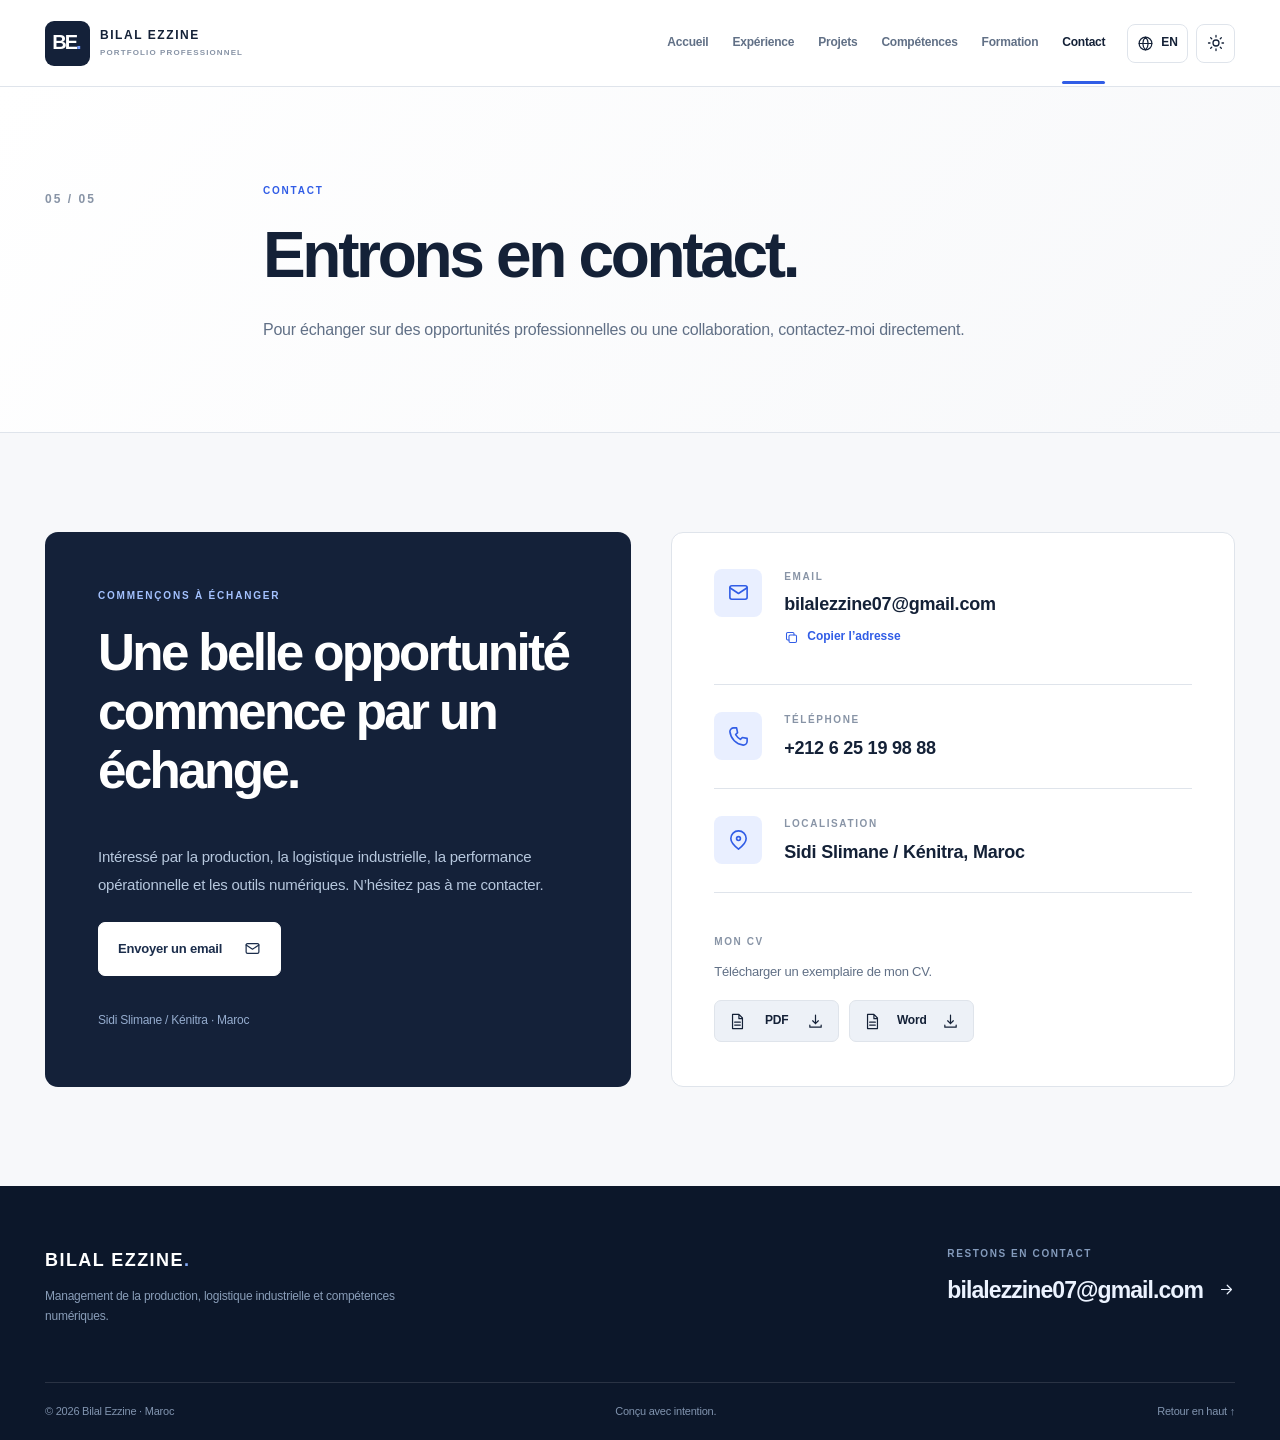
==== commit a5ffaa31: "Add files via upload" ====
--- a/contact.html
+++ b/contact.html
@@ -1,4 +1,4 @@
-<!doctype html><html lang="en" data-theme="light"><head><meta charset="utf-8"><meta name="viewport" content="width=device-width, initial-scale=1"><meta name="color-scheme" content="light dark"><meta name="theme-color" content="#f7f8fa"><meta name="description" content="Contact Bilal Ezzine for professional opportunities."><meta property="og:title" content="Contact | Bilal Ezzine"><meta property="og:description" content="Contact Bilal Ezzine for professional opportunities."><title>Contact | Bilal Ezzine</title><link rel="icon" type="image/svg+xml" href="favicon.svg"><link rel="stylesheet" href="style.css"><script>try{let x=localStorage.getItem('be-theme');if(x==='dark'||x==='light')document.documentElement.dataset.theme=x;let y=localStorage.getItem('be-lang');if(y==='fr')document.documentElement.lang='fr';}catch(e){}</script><script src="script.js" defer></script></head><body id="top"><a class="skip" href="#main">Skip to main content</a>
-<header class="site-header"><div class="shell header-layout"><a href="index.html" class="brand" aria-label="Bilal Ezzine — portfolio"><span class="brand-monogram">BE<span>.</span></span><span class="brand-text"><strong>BILAL EZZINE</strong><small><span data-en="PROFESSIONAL PORTFOLIO" data-fr="PORTFOLIO PROFESSIONNEL">PROFESSIONAL PORTFOLIO</span></small></span></a>
-<nav class="navlinks" id="main-navigation" aria-label="Main navigation"><a class="navlink " href="index.html" ><span data-en="Overview" data-fr="Accueil">Overview</span></a><a class="navlink " href="experience.html" ><span data-en="Experience" data-fr="Expérience">Experience</span></a><a class="navlink " href="projects.html" ><span data-en="Projects" data-fr="Projets">Projects</span></a><a class="navlink " href="skills.html" ><span data-en="Skills" data-fr="Compétences">Skills</span></a><a class="navlink " href="education.html" ><span data-en="Education" data-fr="Formation">Education</span></a><a class="navlink is-current" href="contact.html" aria-current="page"><span data-en="Contact" data-fr="Contact">Contact</span></a></nav>
-<div class="header-actions"><button type="button" class="small-control language-control" id="language-toggle" aria-label="Switch language"><svg class="ico" width="17" height="17" viewBox="0 0 24 24" fill="none" stroke="currentColor" stroke-width="1.7" stroke-linecap="round" stroke-linejoin="round" aria-hidden="true"><circle cx="12" cy="12" r="9"/><path d="M3 12h18M12 3c5 5 5 13 0 18M12 3c-5 5-5 13 0 18"/></svg><span id="language-label">FR</span></button><button type="button" class="small-control theme-control" id="theme-toggle" aria-label="Switch color theme"><svg class="ico" width="18" height="18" viewBox="0 0 24 24" fill="none" stroke="currentColor" stroke-width="1.7" stroke-linecap="round" stroke-linejoin="round" aria-hidden="true"><circle cx="12" cy="12" r="4"/><path d="M12 2v2m0 16v2M4.9 4.9l1.4 1.4m11.4 11.4 1.4 1.4M2 12h2m16 0h2M4.9 19.1l1.4-1.4M17.7 6.3l1.4-1.4"/></svg></button><button type="button" class="small-control menu-control" id="menu-toggle" aria-label="Open menu" aria-controls="main-navigation" aria-expanded="false"><svg class="ico" width="20" height="20" viewBox="0 0 24 24" fill="none" stroke="currentColor" stroke-width="1.7" stroke-linecap="round" stroke-linejoin="round" aria-hidden="true"><path d="M4 7h16M4 12h16M4 17h16"/></svg></button></div></div></header><main id="main"><section class="subhero"><div class="shell subhero-inner"><div class="subhero-number">05 / 05</div><div class="subhero-copy"><div class="section-kicker"><span data-en="CONTACT" data-fr="CONTACT">CONTACT</span></div><h1><span data-en="Let’s make a connection." data-fr="Entrons en contact.">Let’s make a connection.</span></h1><p><span data-en="For professional discussions, opportunities or collaboration, you can contact me directly." data-fr="Pour échanger sur des opportunités professionnelles ou une collaboration, contactez-moi directement.">For professional discussions, opportunities or collaboration, you can contact me directly.</span></p></div></div></section><section class="section"><div class="shell contact-layout"><div class="contact-big"><div class="section-kicker"><span data-en="START A CONVERSATION" data-fr="COMMENÇONS À ÉCHANGER">START A CONVERSATION</span></div><h2><span data-en="A good opportunity starts with a conversation." data-fr="Une belle opportunité commence par un échange.">A good opportunity starts with a conversation.</span></h2><p><span data-en="Interested in production, industrial logistics, operational performance and digital tools. Feel free to reach out." data-fr="Intéressé par la production, la logistique industrielle, la performance opérationnelle et les outils numériques. N’hésitez pas à me contacter.">Interested in production, industrial logistics, operational performance and digital tools. Feel free to reach out.</span></p><a class="btn primary" href="mailto:bilalezzine07@gmail.com"><span data-en="Send an email" data-fr="Envoyer un email">Send an email</span><svg class="ico" width="17" height="17" viewBox="0 0 24 24" fill="none" stroke="currentColor" stroke-width="1.7" stroke-linecap="round" stroke-linejoin="round" aria-hidden="true"><rect x="3" y="5" width="18" height="14" rx="2"/><path d="m3 7 9 6 9-6"/></svg></a><div class="contact-small"><span data-en="Sidi Slimane / Kénitra · Morocco" data-fr="Sidi Slimane / Kénitra · Maroc">Sidi Slimane / Kénitra · Morocco</span></div></div><div class="contact-details"><div class="contact-item"><div class="contact-icon"><svg class="ico" width="23" height="23" viewBox="0 0 24 24" fill="none" stroke="currentColor" stroke-width="1.7" stroke-linecap="round" stroke-linejoin="round" aria-hidden="true"><rect x="3" y="5" width="18" height="14" rx="2"/><path d="m3 7 9 6 9-6"/></svg></div><div><span class="mini-label">EMAIL</span><a href="mailto:bilalezzine07@gmail.com">bilalezzine07@gmail.com</a><button type="button" class="copy-link" id="copy-email"><svg class="ico" width="15" height="15" viewBox="0 0 24 24" fill="none" stroke="currentColor" stroke-width="1.7" stroke-linecap="round" stroke-linejoin="round" aria-hidden="true"><rect x="8" y="8" width="12" height="12" rx="2"/><path d="M16 8V6a2 2 0 0 0-2-2H6a2 2 0 0 0-2 2v8a2 2 0 0 0 2 2h2"/></svg><span data-en="Copy email" data-fr="Copier l’adresse">Copy email</span></button><span class="copy-response" id="copy-response" role="status" aria-live="polite"></span></div></div><div class="contact-item"><div class="contact-icon"><svg class="ico" width="23" height="23" viewBox="0 0 24 24" fill="none" stroke="currentColor" stroke-width="1.7" stroke-linecap="round" stroke-linejoin="round" aria-hidden="true"><path d="M7 3h3l1 5-2 2a15 15 0 0 0 5 5l2-2 5 1v3a4 4 0 0 1-4 4A16 16 0 0 1 3 7a4 4 0 0 1 4-4Z"/></svg></div><div><span class="mini-label"><span data-en="PHONE" data-fr="TÉLÉPHONE">PHONE</span></span><a href="tel:+212625199888">+212 6 25 19 98 88</a></div></div><div class="contact-item"><div class="contact-icon"><svg class="ico" width="23" height="23" viewBox="0 0 24 24" fill="none" stroke="currentColor" stroke-width="1.7" stroke-linecap="round" stroke-linejoin="round" aria-hidden="true"><path d="M20 10c0 5-8 11-8 11S4 15 4 10a8 8 0 0 1 16 0Z"/><circle cx="12" cy="10" r="2"/></svg></div><div><span class="mini-label"><span data-en="LOCATION" data-fr="LOCALISATION">LOCATION</span></span><strong><span data-en="Sidi Slimane / Kénitra, Morocco" data-fr="Sidi Slimane / Kénitra, Maroc">Sidi Slimane / Kénitra, Morocco</span></strong></div></div><div class="cv-downloads"><span class="mini-label"><span data-en="MY RESUME" data-fr="MON CV">MY RESUME</span></span><p><span data-en="Download a copy of my resume." data-fr="Télécharger un exemplaire de mon CV.">Download a copy of my resume.</span></p><div class="download-links"><a href="Bilal_Ezzine_CV_2026.pdf" download><svg class="ico" width="17" height="17" viewBox="0 0 24 24" fill="none" stroke="currentColor" stroke-width="1.7" stroke-linecap="round" stroke-linejoin="round" aria-hidden="true"><path d="M5 2h9l5 5v15H5V2Zm9 0v6h5M8 13h8M8 17h8"/></svg> PDF <svg class="ico" width="17" height="17" viewBox="0 0 24 24" fill="none" stroke="currentColor" stroke-width="1.7" stroke-linecap="round" stroke-linejoin="round" aria-hidden="true"><path d="M12 3v12m-4-4 4 4 4-4M4 17v3h16v-3"/></svg></a><a href="Bilal_Ezzine_CV_2026.docx" download><svg class="ico" width="17" height="17" viewBox="0 0 24 24" fill="none" stroke="currentColor" stroke-width="1.7" stroke-linecap="round" stroke-linejoin="round" aria-hidden="true"><path d="M5 2h9l5 5v15H5V2Zm9 0v6h5M8 13h8M8 17h8"/></svg> Word <svg class="ico" width="17" height="17" viewBox="0 0 24 24" fill="none" stroke="currentColor" stroke-width="1.7" stroke-linecap="round" stroke-linejoin="round" aria-hidden="true"><path d="M12 3v12m-4-4 4 4 4-4M4 17v3h16v-3"/></svg></a></div></div></div></div></section></main><footer class="footer"><div class="shell"><div class="footer-top"><div><a class="footer-brand" href="index.html">BILAL EZZINE<span>.</span></a><p><span data-en="Production operations, industrial logistics and practical technology." data-fr="Production, logistique industrielle et solutions technologiques pratiques.">Production operations, industrial logistics and practical technology.</span></p></div><div class="footer-contact"><span class="mini-label"><span data-en="LET’S CONNECT" data-fr="RESTONS EN CONTACT">LET’S CONNECT</span></span><a href="mailto:bilalezzine07@gmail.com">bilalezzine07@gmail.com <svg class="ico" width="17" height="17" viewBox="0 0 24 24" fill="none" stroke="currentColor" stroke-width="1.7" stroke-linecap="round" stroke-linejoin="round" aria-hidden="true"><path d="M5 12h14m-6-6 6 6-6 6"/></svg></a></div></div><div class="footer-bottom"><span>© 2026 Bilal Ezzine · Morocco</span><span><span data-en="Built with purpose." data-fr="Conçu avec intention.">Built with purpose.</span></span><a href="#top"><span data-en="Back to top" data-fr="Retour en haut">Back to top</span> ↑</a></div></div></footer></body></html>+<!doctype html><html lang="fr" data-theme="light" data-title-en="Contact | Bilal Ezzine" data-title-fr="Contact | Bilal Ezzine"><head><meta charset="utf-8"><meta name="viewport" content="width=device-width, initial-scale=1"><meta name="color-scheme" content="light dark"><meta name="theme-color" content="#f7f8fa"><meta name="description" content="Contactez Bilal Ezzine pour échanger sur la production, la logistique industrielle, la performance opérationnelle et les outils numériques."><meta property="og:title" content="Contact | Bilal Ezzine"><meta property="og:type" content="website"><meta property="og:locale" content="fr_FR"><meta property="og:locale:alternate" content="en_US"><meta name="author" content="Bilal Ezzine"><meta name="twitter:card" content="summary"><meta property="og:description" content="Contactez Bilal Ezzine pour échanger sur la production, la logistique industrielle, la performance opérationnelle et les outils numériques."><title>Contact | Bilal Ezzine</title><link rel="icon" type="image/svg+xml" href="favicon.svg"><link rel="stylesheet" href="style.css"><script>document.documentElement.classList.add("js");try{let x=localStorage.getItem('be-theme');if(x==='dark'||x==='light')document.documentElement.dataset.theme=x;let y=localStorage.getItem('be-lang');if(y==='en')document.documentElement.lang='en';}catch(e){}</script><script src="script.js" defer></script></head><body id="top"><a class="skip" href="#main"><span data-en="Skip to main content" data-fr="Aller au contenu principal">Aller au contenu principal</span></a>
+<header class="site-header"><div class="shell header-layout"><a href="index.html" class="brand" aria-label="Bilal Ezzine — portfolio"><span class="brand-monogram">BE<span>.</span></span><span class="brand-text"><strong>BILAL EZZINE</strong><small><span data-en="PROFESSIONAL PORTFOLIO" data-fr="PORTFOLIO PROFESSIONNEL">PORTFOLIO PROFESSIONNEL</span></small></span></a>
+<nav class="navlinks" id="main-navigation" aria-label="Main navigation"><a class="navlink " href="index.html" ><span data-en="Overview" data-fr="Accueil">Accueil</span></a><a class="navlink " href="experience.html" ><span data-en="Experience" data-fr="Expérience">Expérience</span></a><a class="navlink " href="projects.html" ><span data-en="Projects" data-fr="Projets">Projets</span></a><a class="navlink " href="skills.html" ><span data-en="Skills" data-fr="Compétences">Compétences</span></a><a class="navlink " href="education.html" ><span data-en="Education" data-fr="Formation">Formation</span></a><a class="navlink is-current" href="contact.html" aria-current="page"><span data-en="Contact" data-fr="Contact">Contact</span></a></nav>
+<div class="header-actions"><button type="button" class="small-control language-control" id="language-toggle" aria-label="Switch language"><svg class="ico" width="17" height="17" viewBox="0 0 24 24" fill="none" stroke="currentColor" stroke-width="1.7" stroke-linecap="round" stroke-linejoin="round" aria-hidden="true"><circle cx="12" cy="12" r="9"/><path d="M3 12h18M12 3c5 5 5 13 0 18M12 3c-5 5-5 13 0 18"/></svg><span id="language-label">EN</span></button><button type="button" class="small-control theme-control" id="theme-toggle" aria-label="Switch color theme"><svg class="ico" width="18" height="18" viewBox="0 0 24 24" fill="none" stroke="currentColor" stroke-width="1.7" stroke-linecap="round" stroke-linejoin="round" aria-hidden="true"><circle cx="12" cy="12" r="4"/><path d="M12 2v2m0 16v2M4.9 4.9l1.4 1.4m11.4 11.4 1.4 1.4M2 12h2m16 0h2M4.9 19.1l1.4-1.4M17.7 6.3l1.4-1.4"/></svg></button><button type="button" class="small-control menu-control" id="menu-toggle" aria-label="Open menu" aria-controls="main-navigation" aria-expanded="false"><svg class="ico" width="20" height="20" viewBox="0 0 24 24" fill="none" stroke="currentColor" stroke-width="1.7" stroke-linecap="round" stroke-linejoin="round" aria-hidden="true"><path d="M4 7h16M4 12h16M4 17h16"/></svg></button></div></div></header><main id="main"><section class="subhero"><div class="shell subhero-inner"><div class="subhero-number">05 / 05</div><div class="subhero-copy"><div class="section-kicker"><span data-en="CONTACT" data-fr="CONTACT">CONTACT</span></div><h1><span data-en="Let’s make a connection." data-fr="Entrons en contact.">Entrons en contact.</span></h1><p><span data-en="For professional discussions, opportunities or collaboration, you can contact me directly." data-fr="Pour échanger sur des opportunités professionnelles ou une collaboration, contactez-moi directement.">Pour échanger sur des opportunités professionnelles ou une collaboration, contactez-moi directement.</span></p></div></div></section><section class="section"><div class="shell contact-layout"><div class="contact-big"><div class="section-kicker"><span data-en="START A CONVERSATION" data-fr="COMMENÇONS À ÉCHANGER">COMMENÇONS À ÉCHANGER</span></div><h2><span data-en="A good opportunity starts with a conversation." data-fr="Une belle opportunité commence par un échange.">Une belle opportunité commence par un échange.</span></h2><p><span data-en="Interested in production, industrial logistics, operational performance and digital tools. Feel free to reach out." data-fr="Intéressé par la production, la logistique industrielle, la performance opérationnelle et les outils numériques. N’hésitez pas à me contacter.">Intéressé par la production, la logistique industrielle, la performance opérationnelle et les outils numériques. N’hésitez pas à me contacter.</span></p><a class="btn primary" href="mailto:bilalezzine07@gmail.com"><span data-en="Send an email" data-fr="Envoyer un email">Envoyer un email</span><svg class="ico" width="17" height="17" viewBox="0 0 24 24" fill="none" stroke="currentColor" stroke-width="1.7" stroke-linecap="round" stroke-linejoin="round" aria-hidden="true"><rect x="3" y="5" width="18" height="14" rx="2"/><path d="m3 7 9 6 9-6"/></svg></a><div class="contact-small"><span data-en="Sidi Slimane / Kénitra · Morocco" data-fr="Sidi Slimane / Kénitra · Maroc">Sidi Slimane / Kénitra · Maroc</span></div></div><div class="contact-details"><div class="contact-item"><div class="contact-icon"><svg class="ico" width="23" height="23" viewBox="0 0 24 24" fill="none" stroke="currentColor" stroke-width="1.7" stroke-linecap="round" stroke-linejoin="round" aria-hidden="true"><rect x="3" y="5" width="18" height="14" rx="2"/><path d="m3 7 9 6 9-6"/></svg></div><div><span class="mini-label">EMAIL</span><a href="mailto:bilalezzine07@gmail.com">bilalezzine07@gmail.com</a><button type="button" class="copy-link" id="copy-email"><svg class="ico" width="15" height="15" viewBox="0 0 24 24" fill="none" stroke="currentColor" stroke-width="1.7" stroke-linecap="round" stroke-linejoin="round" aria-hidden="true"><rect x="8" y="8" width="12" height="12" rx="2"/><path d="M16 8V6a2 2 0 0 0-2-2H6a2 2 0 0 0-2 2v8a2 2 0 0 0 2 2h2"/></svg><span data-en="Copy email" data-fr="Copier l’adresse">Copier l’adresse</span></button><span class="copy-response" id="copy-response" role="status" aria-live="polite"></span></div></div><div class="contact-item"><div class="contact-icon"><svg class="ico" width="23" height="23" viewBox="0 0 24 24" fill="none" stroke="currentColor" stroke-width="1.7" stroke-linecap="round" stroke-linejoin="round" aria-hidden="true"><path d="M7 3h3l1 5-2 2a15 15 0 0 0 5 5l2-2 5 1v3a4 4 0 0 1-4 4A16 16 0 0 1 3 7a4 4 0 0 1 4-4Z"/></svg></div><div><span class="mini-label"><span data-en="PHONE" data-fr="TÉLÉPHONE">TÉLÉPHONE</span></span><a href="tel:+212625199888">+212 6 25 19 98 88</a></div></div><div class="contact-item"><div class="contact-icon"><svg class="ico" width="23" height="23" viewBox="0 0 24 24" fill="none" stroke="currentColor" stroke-width="1.7" stroke-linecap="round" stroke-linejoin="round" aria-hidden="true"><path d="M20 10c0 5-8 11-8 11S4 15 4 10a8 8 0 0 1 16 0Z"/><circle cx="12" cy="10" r="2"/></svg></div><div><span class="mini-label"><span data-en="LOCATION" data-fr="LOCALISATION">LOCALISATION</span></span><strong><span data-en="Sidi Slimane / Kénitra, Morocco" data-fr="Sidi Slimane / Kénitra, Maroc">Sidi Slimane / Kénitra, Maroc</span></strong></div></div><div class="cv-downloads"><span class="mini-label"><span data-en="MY RESUME" data-fr="MON CV">MON CV</span></span><p><span data-en="Download a copy of my resume." data-fr="Télécharger un exemplaire de mon CV.">Télécharger un exemplaire de mon CV.</span></p><div class="download-links"><a href="Bilal_Ezzine_CV_2026.pdf" download><svg class="ico" width="17" height="17" viewBox="0 0 24 24" fill="none" stroke="currentColor" stroke-width="1.7" stroke-linecap="round" stroke-linejoin="round" aria-hidden="true"><path d="M5 2h9l5 5v15H5V2Zm9 0v6h5M8 13h8M8 17h8"/></svg> PDF <svg class="ico" width="17" height="17" viewBox="0 0 24 24" fill="none" stroke="currentColor" stroke-width="1.7" stroke-linecap="round" stroke-linejoin="round" aria-hidden="true"><path d="M12 3v12m-4-4 4 4 4-4M4 17v3h16v-3"/></svg></a><a href="Bilal_Ezzine_CV_2026.docx" download><svg class="ico" width="17" height="17" viewBox="0 0 24 24" fill="none" stroke="currentColor" stroke-width="1.7" stroke-linecap="round" stroke-linejoin="round" aria-hidden="true"><path d="M5 2h9l5 5v15H5V2Zm9 0v6h5M8 13h8M8 17h8"/></svg> Word <svg class="ico" width="17" height="17" viewBox="0 0 24 24" fill="none" stroke="currentColor" stroke-width="1.7" stroke-linecap="round" stroke-linejoin="round" aria-hidden="true"><path d="M12 3v12m-4-4 4 4 4-4M4 17v3h16v-3"/></svg></a></div></div></div></div></section></main><footer class="footer"><div class="shell"><div class="footer-top"><div><a class="footer-brand" href="index.html">BILAL EZZINE<span>.</span></a><p><span data-en="Production management, industrial logistics and digital skills." data-fr="Management de la production, logistique industrielle et compétences numériques.">Management de la production, logistique industrielle et compétences numériques.</span></p></div><div class="footer-contact"><span class="mini-label"><span data-en="LET’S CONNECT" data-fr="RESTONS EN CONTACT">RESTONS EN CONTACT</span></span><a href="mailto:bilalezzine07@gmail.com">bilalezzine07@gmail.com <svg class="ico" width="17" height="17" viewBox="0 0 24 24" fill="none" stroke="currentColor" stroke-width="1.7" stroke-linecap="round" stroke-linejoin="round" aria-hidden="true"><path d="M5 12h14m-6-6 6 6-6 6"/></svg></a></div></div><div class="footer-bottom"><span data-en="© 2026 Bilal Ezzine · Morocco" data-fr="© 2026 Bilal Ezzine · Maroc">© 2026 Bilal Ezzine · Maroc</span><span><span data-en="Built with purpose." data-fr="Conçu avec intention.">Conçu avec intention.</span></span><a href="#top"><span data-en="Back to top" data-fr="Retour en haut">Retour en haut</span> ↑</a></div></div></footer></body></html>
--- a/style.css
+++ b/style.css
@@ -9,3 +9,12 @@
 @media(max-width:860px){.shell{width:calc(100% - 48px)}.site-header .shell{width:calc(100% - 38px)}.header-layout{min-height:73px}.brand-monogram{width:39px;height:39px;font-size:18px}.brand-text{display:flex}.navlinks{display:none;position:absolute;top:72px;left:0;right:0;z-index:55;padding:14px 24px 23px;background:var(--paper);border-bottom:1px solid var(--line);box-shadow:var(--shadow);flex-direction:column;align-items:stretch;gap:0}.navlinks.is-open{display:flex}.navlink{display:block;padding:11px 15px;border-radius:5px;font-size:14px}.navlink.is-current{background:var(--blue-light)}.navlink.is-current::after{display:none}.menu-control{display:flex}.hero-layout{grid-template-columns:1fr;padding:67px 0 55px;min-height:unset}.hero-copy{max-width:700px}.hero-art{transform:none;max-width:490px;width:100%;height:390px;margin:10px auto 0}.hero-art-grid{inset:6% 0 2%}.hero-portrait{width:295px;height:315px}.portrait-card{left:20px;bottom:0}.hero-side-note{right:0}.expertise-inner{gap:0}.expertise-inner>span{padding:0 12px;font-size:9px}.expertise-inner b{font-size:9px}.section{padding:78px 0}.area-grid{grid-template-columns:1fr}.area-card{min-height:220px}.area-top{margin-bottom:15px}.area-card p{margin-bottom:18px}.career-feature{grid-template-columns:1fr}.career-feature-spot{min-height:240px;padding:33px}.feature-watermark{font-size:210px}.project-grid{grid-template-columns:1fr}.project-highlight{grid-template-columns:1fr 1fr}.project-visual{min-height:360px}.project-highlight-copy{min-height:unset}.project-secondary{min-height:280px}.study-inner,.cta-layout{align-items:flex-start;flex-direction:column;gap:24px}.subhero-inner{grid-template-columns:95px 1fr;gap:28px;padding:70px 0}.contact-layout{grid-template-columns:1fr}.case-grid{grid-template-columns:1fr;gap:26px}.case-visual{min-height:360px}.education-item{grid-template-columns:100px 1fr;gap:22px}.edu-right{grid-column:2;justify-content:flex-start}}
 @media(max-width:600px){.shell{width:calc(100% - 38px)}.brand-text small{font-size:7px}.header-actions{gap:5px}.small-control{min-width:35px;min-height:36px;padding:0 7px}.hero-layout{padding:54px 0 44px}.hero-eyebrow{font-size:9px;line-height:1.6;margin-bottom:26px}.eyebrow-name{font-size:10px}.hero h1{font-size:clamp(39px,11.2vw,58px);margin-bottom:19px}.hero-description{font-size:14px;margin-bottom:26px}.hero-actions{flex-direction:column;align-items:stretch}.hero-actions .btn{width:100%}.hero-details{margin-top:23px;gap:9px;font-size:11px}.detail-separator{display:none}.hero-art{height:355px}.hero-art-grid{inset:10% 5% 2%}.hero-portrait{width:258px;height:280px}.portrait-card{bottom:0;left:0;max-width:230px;padding:15px}.portrait-card strong{font-size:15px}.hero-side-note{display:none}.expertise-inner{grid-template-columns:1fr;gap:9px;padding:20px 0}.expertise-inner>span,.expertise-inner>span:first-child{padding:0;gap:14px}.expertise-inner>span+span{border:0}.expertise-inner b{font-size:10px}.section{padding:65px 0}.section-title-wrap{align-items:flex-start;flex-direction:column;gap:13px;margin-bottom:26px}.section-title-wrap h2{font-size:32px}.heading-aside{font-size:13px}.area-card{padding:26px}.career-feature-spot{padding:28px;min-height:220px}.career-feature-spot h3{font-size:33px}.career-feature-content{padding:25px}.job-head{flex-wrap:wrap}.job-head time{font-size:10px}.career-feature-content h3{font-size:20px}.project-highlight{grid-template-columns:1fr}.project-visual{min-height:265px;padding:22px}.window-content{height:155px}.window-side{width:48px}.project-highlight-copy{padding:26px}.project-highlight-copy h3{font-size:37px}.project-secondary{padding:28px}.study-strip{padding:60px 0}.study-inner h2{font-size:31px}.final-cta{padding:65px 0}.cta-layout h2{font-size:35px}.footer{padding-top:42px}.footer-top{flex-direction:column;gap:27px;padding-bottom:38px}.footer-contact>a{font-size:19px}.footer-bottom{flex-direction:column;align-items:flex-start;gap:9px;padding:20px 0}.subhero-inner{display:block;padding:58px 0}.subhero-number{margin-bottom:24px}.subhero-copy h1{font-size:clamp(39px,11vw,55px)}.subhero-copy>p{font-size:14px}.timeline-entry{grid-template-columns:1fr;gap:12px;padding-left:25px}.timeline-left{border-right:0;border-left:1px solid var(--line);padding:3px 0 0 23px;flex-direction:row;align-items:center;gap:18px}.timeline-left::after{left:-5px;right:auto;top:10px}.timeline-content{padding:25px}.timeline-content h2{font-size:22px}.timeline-content .capsule{float:none;margin:14px 0 0;display:flex}.timeline-content h2{clear:none;margin:19px 0}.case-card{padding:23px}.case-grid{padding-top:29px}.case-grid h2{font-size:39px}.case-grid h3{font-size:19px}.case-visual{padding:18px;min-height:285px}.ui-body{height:165px}.ui-left{width:52px;padding:14px 8px}.ui-right{padding:12px}.ui-tiles i{height:37px}.ui-bars{height:52px}.case-top{flex-direction:column;align-items:flex-start}.skills-grid,.values-grid,.language-strip{grid-template-columns:1fr}.skill-tile{padding:27px;min-height:210px}.education-item{grid-template-columns:1fr;gap:18px;padding:25px}.edu-left{flex-direction:row;align-items:center;gap:24px}.edu-right{grid-column:1}.edu-main h2{font-size:23px}.contact-big{padding:30px}.contact-big h2{font-size:36px}.contact-details{padding:28px}.contact-item{gap:13px}.contact-item a,.contact-item strong{font-size:15px}.contact-icon{height:43px;width:43px}}
 @media(prefers-reduced-motion:reduce){html{scroll-behavior:auto}*,*:before,*:after{transition:none!important;animation:none!important}}
+
+/* Refinements */
+.b-label{font-weight:600}
+.timeline-content li{line-height:1.6}
+.skills-grid .skill-tile:last-child:nth-child(odd){grid-column:1/-1}
+.reveal{opacity:0;transform:translateY(14px);transition:opacity .6s ease,transform .6s ease}
+.reveal.is-visible{opacity:1;transform:none}
+@media (prefers-reduced-motion:reduce){.reveal{opacity:1;transform:none;transition:none}}
+@media (max-width:700px){.skills-grid .skill-tile:last-child:nth-child(odd){grid-column:auto}}
